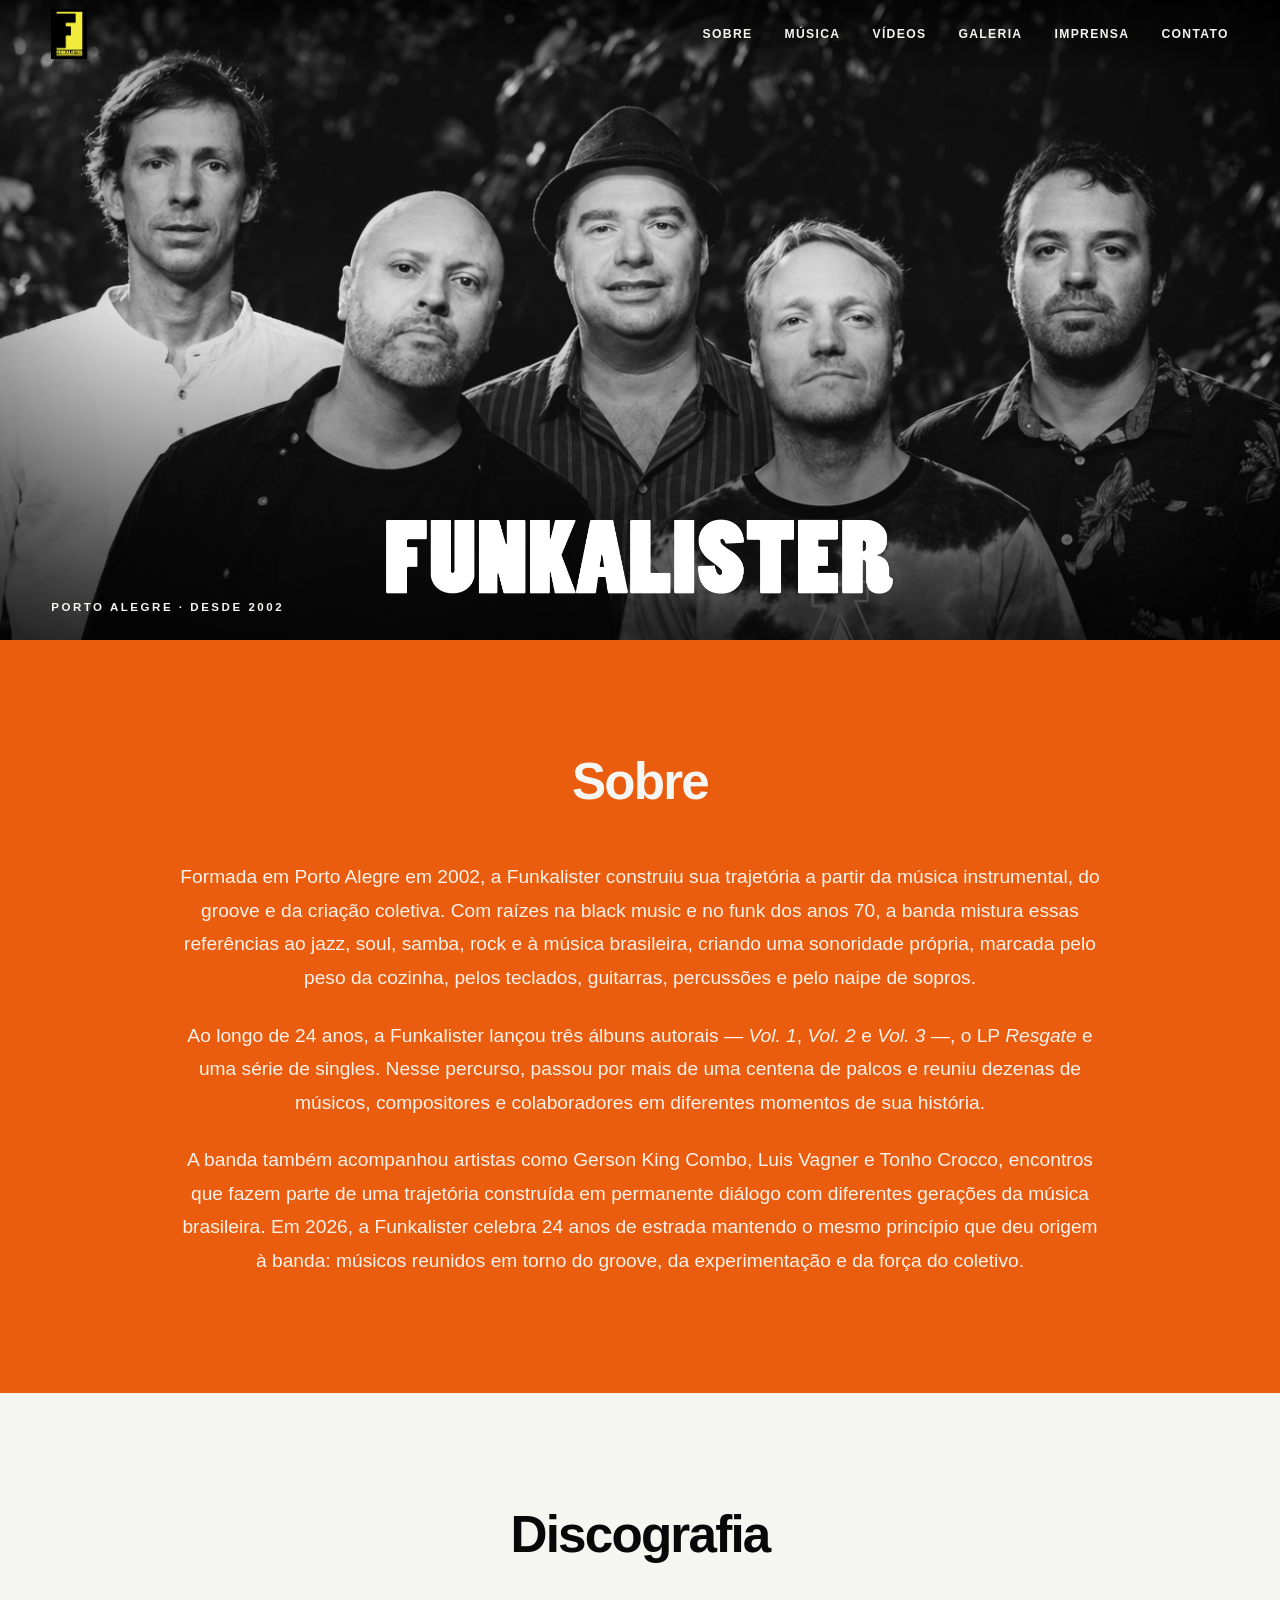
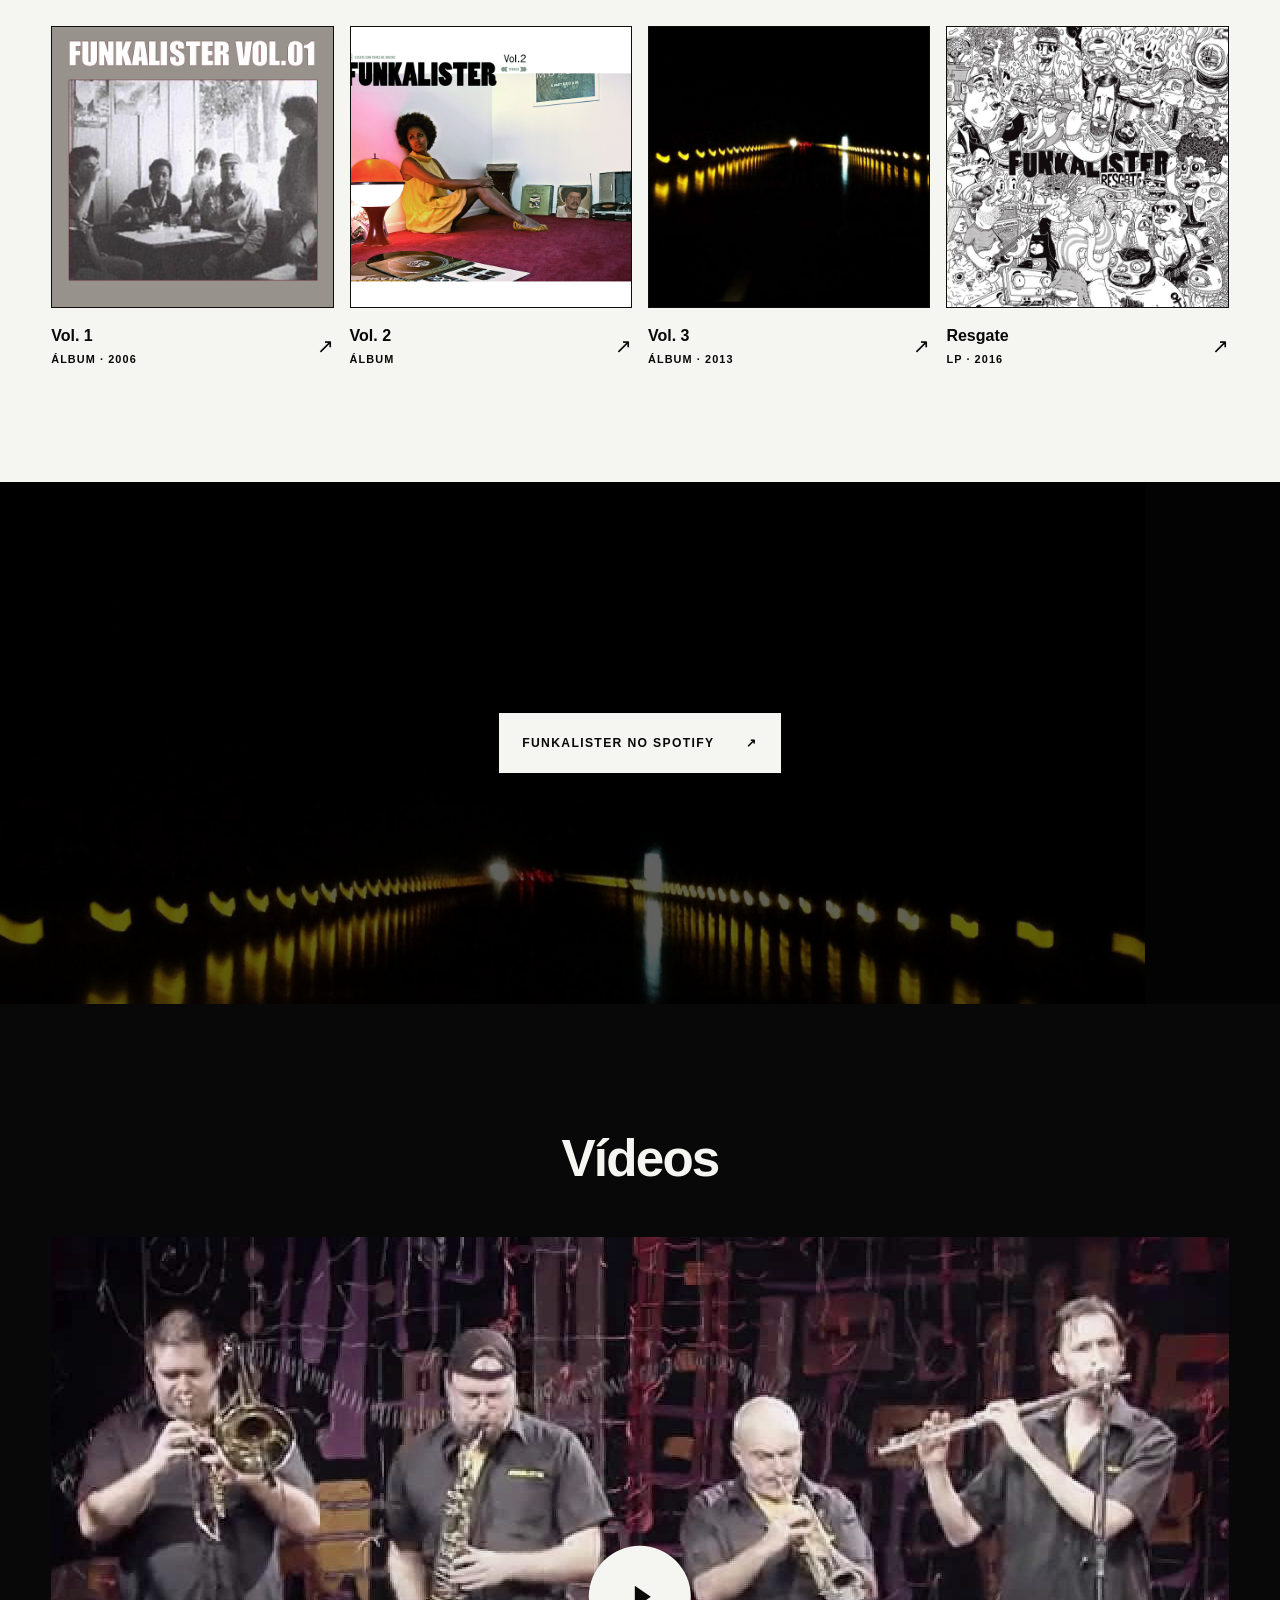
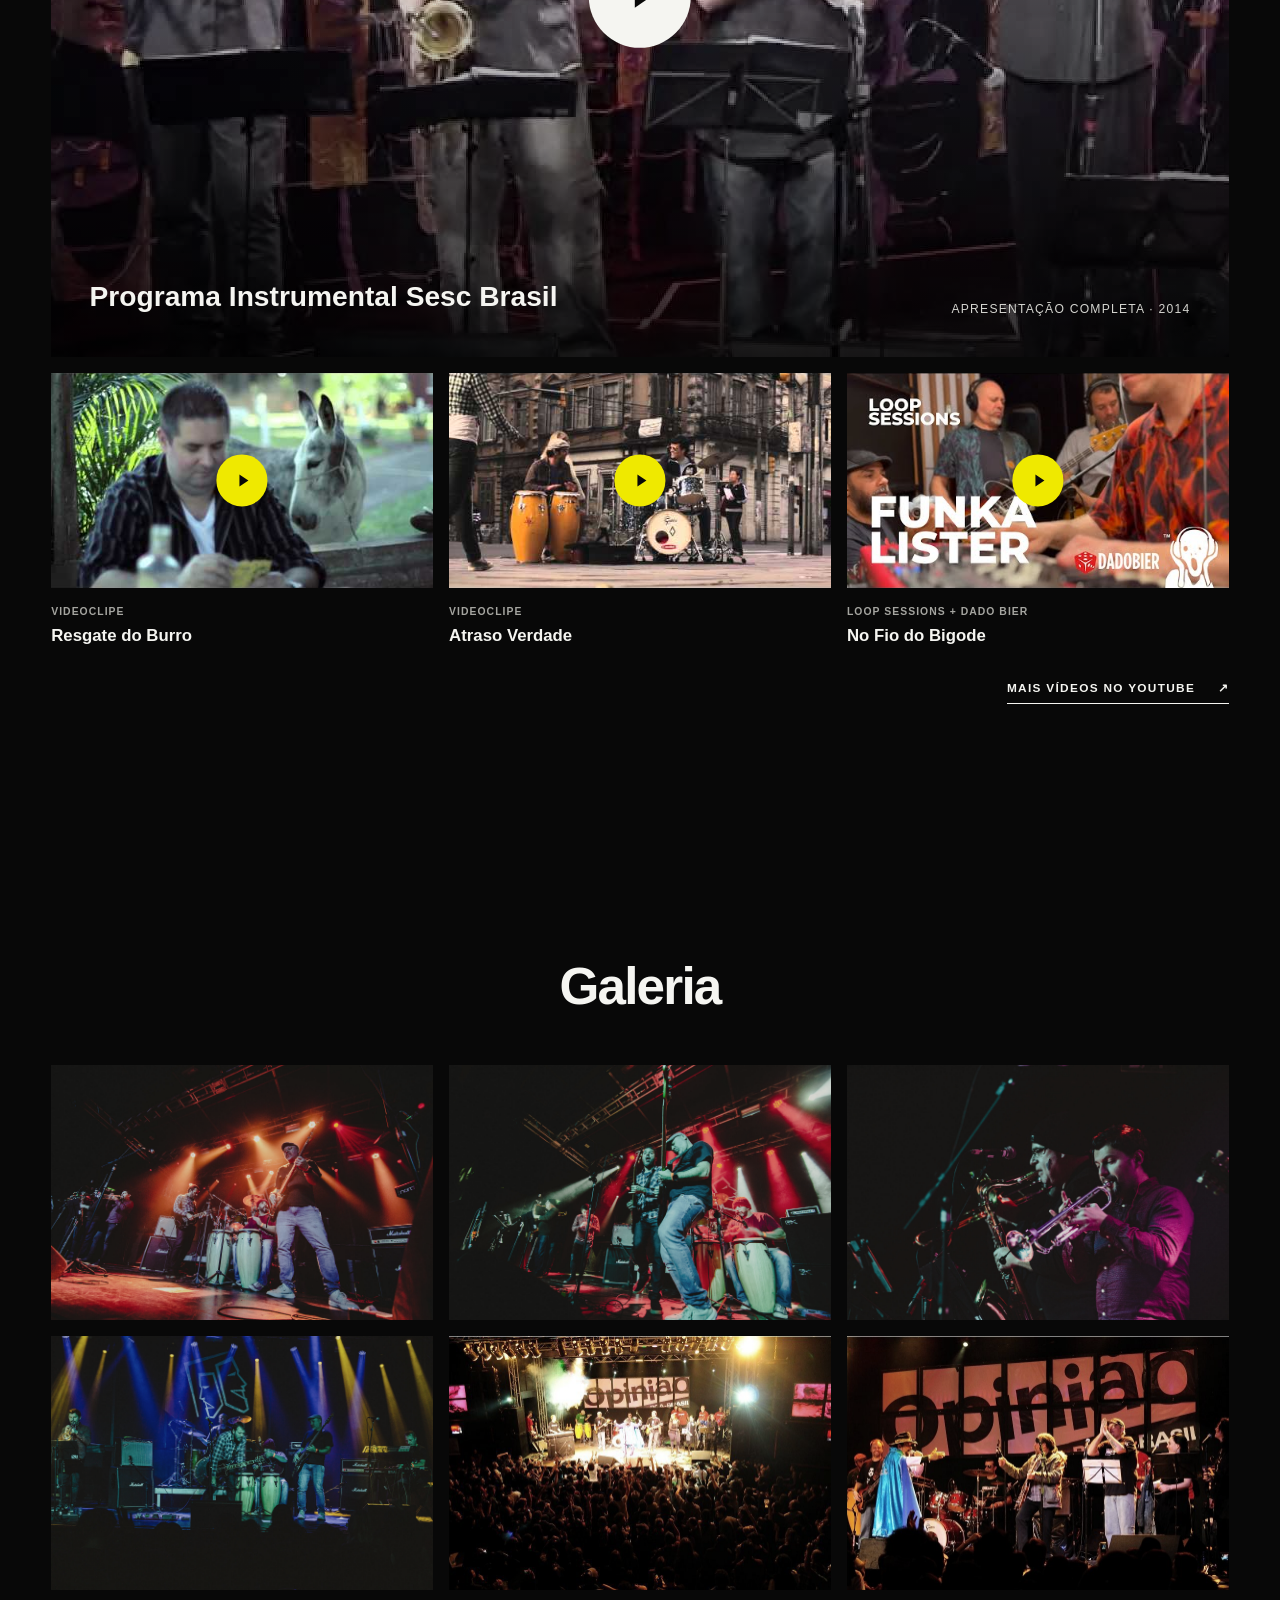
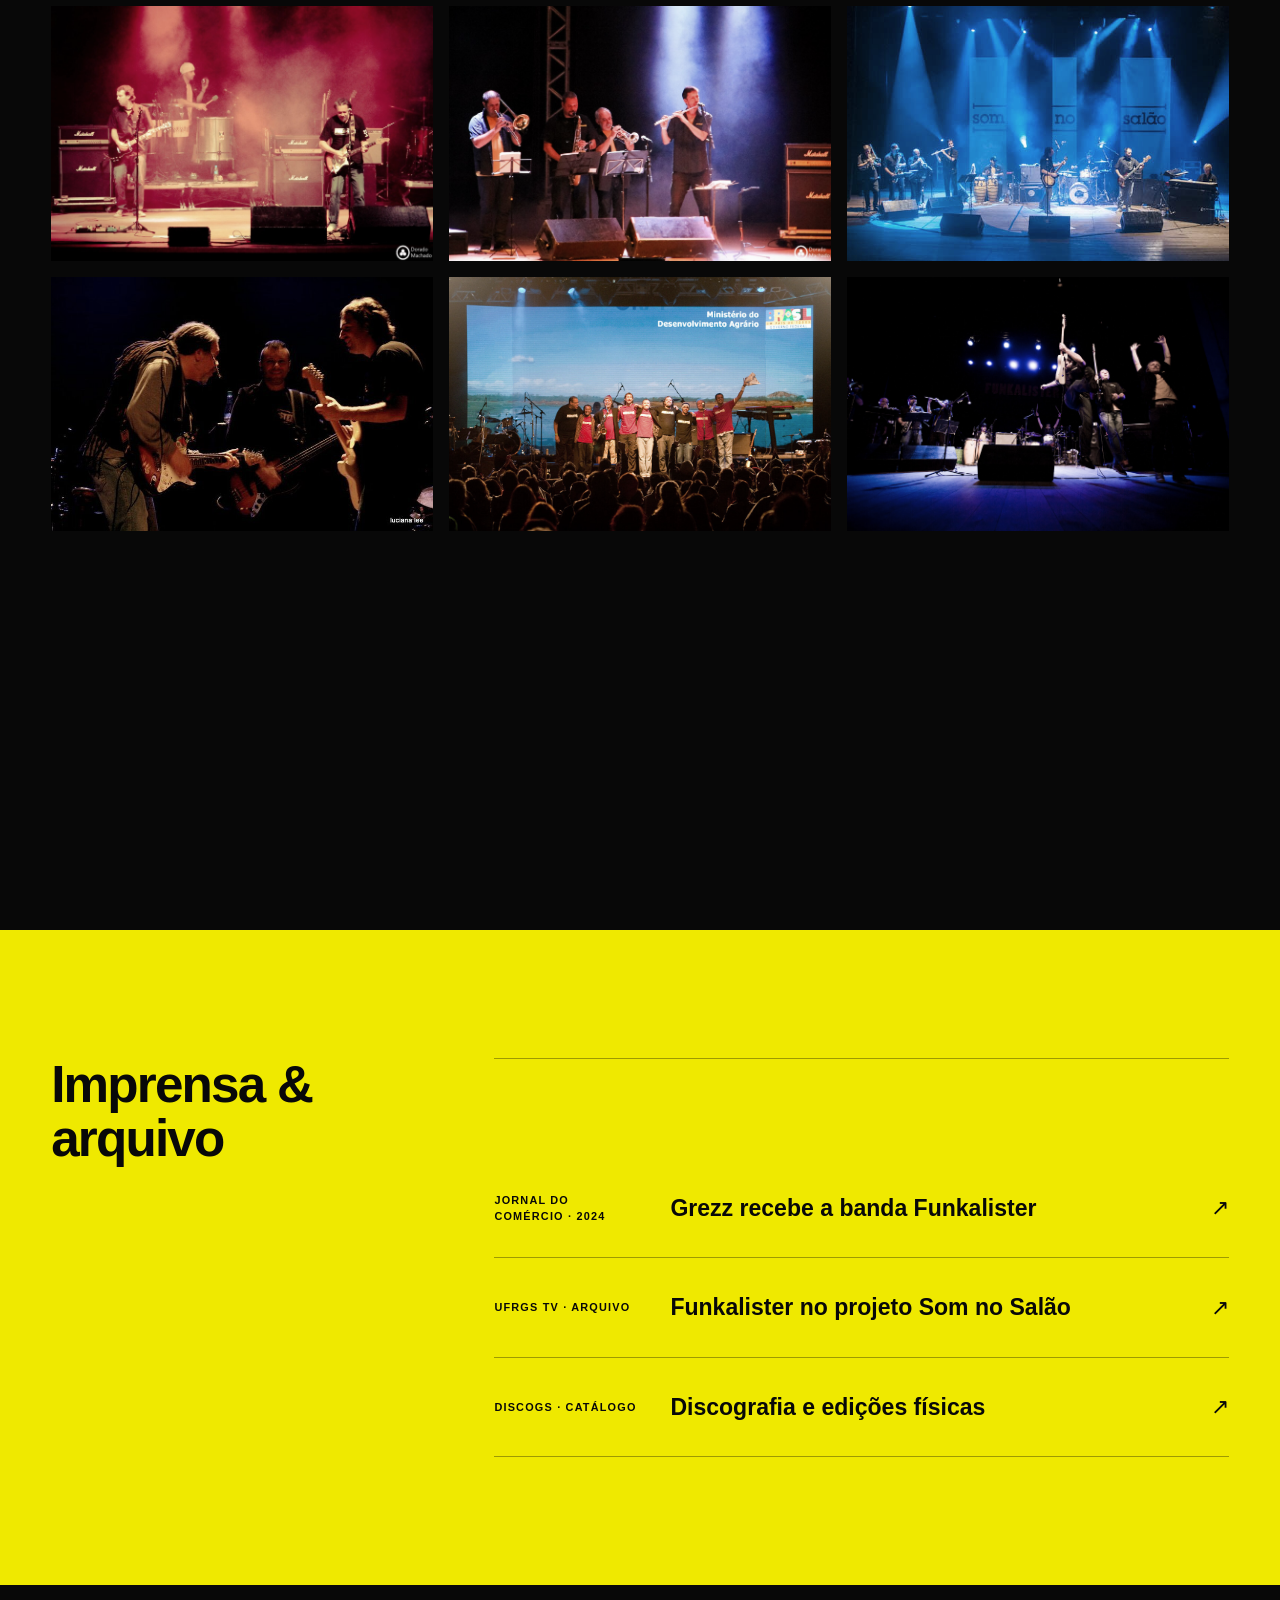
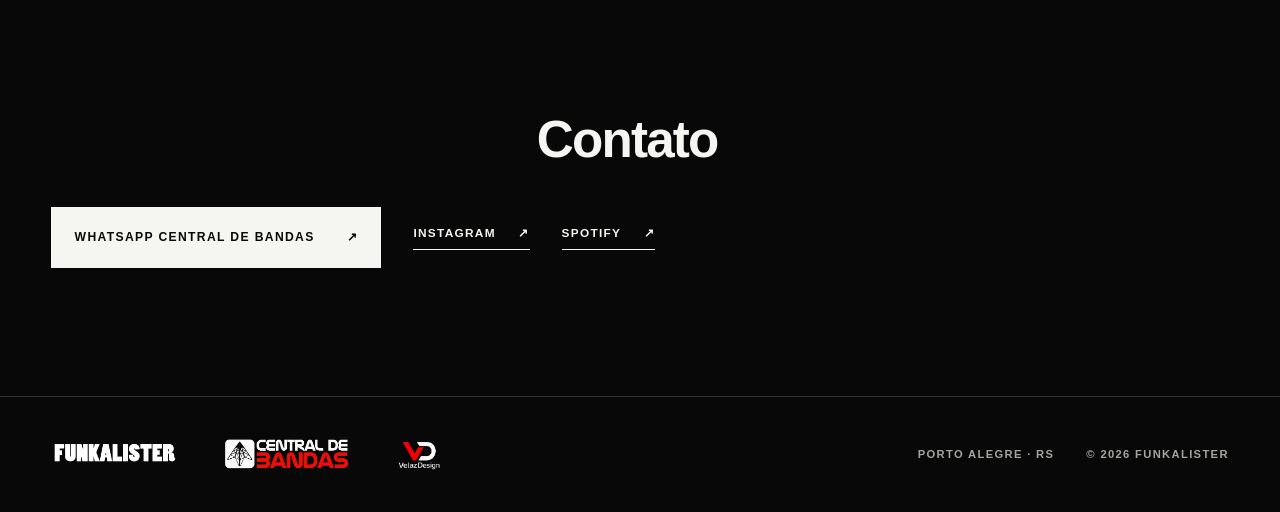
==== index.html @ 6b02e75d "Add files via upload" ====
<!doctype html>
<html lang="pt-BR">
<head>
  <meta charset="utf-8">
  <meta name="viewport" content="width=device-width, initial-scale=1">
  <title>Funkalister | Site Oficial</title>
  <meta name="description" content="Funkalister é uma banda instrumental de Porto Alegre que mistura funk, soul, jazz, samba, rock e música brasileira.">
  <meta name="theme-color" content="#080808">
  <meta property="og:type" content="website">
  <meta property="og:title" content="Funkalister | Site Oficial">
  <meta property="og:description" content="Banda instrumental de Porto Alegre, formada em 2002.">
  <link rel="icon" type="image/svg+xml" href="[data-uri]">
  <link rel="preload" as="image" href="[data-uri]">
  <style>
:root {
  --black: #080808;
  --black-soft: #111111;
  --white: #f5f5f1;
  --muted: #a5a5a0;
  --acid: #f5f5f1;
  --yellow: #efe900;
  --line: rgba(245, 245, 241, .18);
  --max: 1240px;
  --pad: clamp(1.25rem, 4vw, 4.5rem);
}

* { box-sizing: border-box; }
html { scroll-behavior: smooth; background: var(--black); }
body {
  margin: 0;
  color: var(--white);
  background: var(--black);
  font-family: Arial, Helvetica, sans-serif;
  font-size: 1rem;
  line-height: 1.5;
  overflow-x: hidden;
}
img { display: block; max-width: 100%; }
a { color: inherit; text-decoration: none; }
button { font: inherit; }

.sr-only {
  position: absolute;
  width: 1px;
  height: 1px;
  padding: 0;
  margin: -1px;
  overflow: hidden;
  clip: rect(0, 0, 0, 0);
  white-space: nowrap;
  border: 0;
}
.skip-link {
  position: fixed;
  z-index: 200;
  top: .75rem;
  left: .75rem;
  padding: .75rem 1rem;
  background: var(--acid);
  color: var(--black);
  transform: translateY(-180%);
  transition: transform .2s ease;
}
.skip-link:focus { transform: translateY(0); }

.site-header {
  position: fixed;
  inset: 0 0 auto 0;
  z-index: 100;
  display: flex;
  align-items: center;
  justify-content: space-between;
  min-height: 4.25rem;
  padding: .55rem var(--pad);
  background: linear-gradient(to bottom, rgba(0, 0, 0, .75), transparent);
  transition: background .3s ease, min-height .3s ease;
}
.site-header.is-scrolled {
  min-height: 3.75rem;
  background: rgba(8, 8, 8, .8);
  backdrop-filter: blur(10px);
  border-bottom: 1px solid var(--line);
}
.header-brand { display: flex; align-items: center; width: auto; height: 3.15rem; }
.header-brand img { width: auto; height: 100% !important; max-height: 3.15rem; object-fit: contain; }
.main-nav { display: flex; align-items: center; gap: clamp(1rem, 2.5vw, 2.2rem); }
.main-nav a {
  position: relative;
  font-size: .76rem;
  font-weight: 700;
  letter-spacing: .11em;
  text-transform: uppercase;
}
.main-nav a::after {
  content: "";
  position: absolute;
  left: 0;
  right: 100%;
  bottom: -.45rem;
  height: 2px;
  background: var(--acid);
  transition: right .25s ease;
}
.main-nav a:hover::after, .main-nav a:focus-visible::after { right: 0; }
.menu-toggle { display: none; }

.hero {
  position: relative;
  width: 100%;
  height: clamp(34rem, 50vw, 48rem);
  max-height: 94svh;
  min-height: 34rem;
  background: #000;
  overflow: hidden;
}
.hero-photo { width: 100%; height: 100%; object-fit: cover; object-position: 50% 52%; }
.hero-shade {
  position: absolute;
  inset: 0;
  background: linear-gradient(to bottom, rgba(0,0,0,.15) 20%, rgba(0,0,0,0) 48%, rgba(0,0,0,.76) 100%);
}
.hero-kicker {
  position: absolute;
  left: var(--pad);
  top: auto;
  bottom: 1.5rem;
  font-size: .72rem;
  font-weight: 700;
  letter-spacing: .22em;
  text-transform: uppercase;
  writing-mode: initial;
  transform: none;
}
.hero-logo {
  position: absolute;
  z-index: 2;
  left: 50%;
  bottom: -2rem;
  width: min(42vw, 36rem);
  transform: translateX(-50%);
  animation: logo-in 2s cubic-bezier(.2,.75,.25,1) both;
  will-change: opacity, transform;
}
.hero-logo img { width: 100%; height: auto !important; aspect-ratio: 5 / 2; object-fit: contain; }
@keyframes logo-in {
  from { opacity: 0; transform: translate(-50%, 1.3rem); }
  to { opacity: 1; transform: translate(-50%, 0); }
}

.section-shell { width: min(100%, calc(var(--max) + (var(--pad) * 2))); margin: 0 auto; padding-inline: var(--pad); }
.section-dark { background: var(--black); }
.section-acid { color: var(--black); background: var(--acid); }
.eyebrow {
  display: block;
  font-size: .72rem;
  font-weight: 800;
  letter-spacing: .22em;
  text-transform: uppercase;
  color: var(--acid);
}
.eyebrow-dark { color: var(--black); }
.display-title {
  margin: 0;
  font-size: clamp(3rem, 7.7vw, 7.3rem);
  line-height: .88;
  letter-spacing: -.065em;
  text-transform: uppercase;
}
.display-title-dark { color: var(--black); }

.simple-title {
  margin: 0;
  font-size: clamp(2rem, 4vw, 3.5rem);
  line-height: 1.05;
  font-weight: 600;
  letter-spacing: -.035em;
}
.simple-title-dark { color: var(--black); }
.section-title-centered { text-align: center; }

.story { padding: clamp(5rem, 9vw, 8rem) 0; background: #eb5d0e; }
.release { max-width: 72rem; text-align: center; }
.release-copy {
  max-width: 58rem;
  margin-top: clamp(2rem, 4vw, 3.5rem);
  margin-inline: auto;
  color: rgba(255, 255, 255, .92);
  font-size: clamp(1.15rem, 1.5vw, 1.35rem);
  line-height: 1.75;
}
.release-copy p { margin: 0 0 1.5rem; }
.release-copy p:last-child { margin-bottom: 0; }

.discography { padding: clamp(5rem, 9vw, 8rem) 0; }
.section-heading { display: grid; grid-template-columns: 1.3fr .7fr; align-items: end; gap: 3rem; }
.section-heading .eyebrow { margin-bottom: 1.5rem; }
.section-heading > p { max-width: 30rem; margin: 0 0 .5rem; font-size: 1.08rem; line-height: 1.65; }
.record-grid { display: grid; grid-template-columns: repeat(4, 1fr); gap: 1rem; margin-top: clamp(2.5rem, 5vw, 4rem); background: transparent; border: 0; }
.record {
  position: relative;
  display: block;
  color: var(--black);
  background: transparent;
  transition: transform .25s ease;
}
.record:hover, .record:focus-visible { z-index: 2; transform: translateY(-.25rem); outline: none; }
.record-cover { display: block; aspect-ratio: 1; overflow: hidden; background: #111; border: 1px solid rgba(8,8,8,.3); }
.record-cover img { width: 100%; height: 100%; object-fit: cover; transition: transform .45s cubic-bezier(.2,.7,.2,1); }
.record:hover .record-cover img, .record:focus-visible .record-cover img { transform: scale(1.025); }
.record-cover-logo { position: relative; display: grid; place-items: center; padding: 2rem; background: #fff; }
.record-cover-logo img { height: auto; object-fit: contain; }
.record-cover-logo::after { content: "VOL. 2"; position: absolute; right: 1.2rem; bottom: 1rem; font-size: .68rem; font-weight: 800; letter-spacing: .16em; }
.record-meta { display: grid; grid-template-columns: 1fr auto; align-items: center; gap: 1rem; padding-top: 1rem; }
.record-meta span { display: grid; gap: .15rem; }
.record-meta b { font-size: 1rem; }
.record-meta small { font-size: .68rem; font-weight: 700; letter-spacing: .1em; text-transform: uppercase; }
.record-meta i { font-size: 1.25rem; font-style: normal; }

.streaming { position: relative; min-height: 58svh; display: grid; place-items: center; overflow: hidden; isolation: isolate; }
.streaming-bg { position: absolute; z-index: -3; inset: -12%; width: 124%; height: 124%; object-fit: cover; will-change: transform; }
.streaming-overlay { position: absolute; z-index: -2; inset: 0; background: rgba(0,0,0,.62); }
.streaming-content { text-align: center; padding: 5rem var(--pad); }
.button { display: inline-flex; align-items: center; justify-content: center; gap: 2rem; min-height: 3.8rem; padding: 1rem 1.4rem; font-size: .76rem; font-weight: 800; letter-spacing: .11em; text-transform: uppercase; border: 1px solid transparent; transition: background .2s ease, color .2s ease, transform .2s ease; }
.button:hover, .button:focus-visible { transform: translateY(-3px); }
.button-acid { color: var(--black); background: var(--acid); }
.button-acid:hover, .button-acid:focus-visible { background: var(--white); }
.button-light { color: var(--black); background: var(--white); }
.button-light:hover, .button-light:focus-visible { color: var(--white); background: var(--black); border-color: rgba(255,255,255,.5); }
.button-dark { color: var(--white); background: var(--black); }
.button-dark:hover, .button-dark:focus-visible { color: var(--black); background: var(--white); }

.live { padding: clamp(6rem, 10vw, 10rem) 0; }
.video-poster { position: relative; display: block; margin-top: clamp(2rem, 4vw, 3.5rem); overflow: hidden; background: #222; }
.video-poster img { width: 100%; aspect-ratio: 16 / 8.4; object-fit: cover; filter: saturate(.55) contrast(1.08); transition: transform .7s cubic-bezier(.2,.7,.2,1), filter .4s ease; }
.video-shade { position: absolute; inset: 0; background: linear-gradient(to top, rgba(0,0,0,.84), rgba(0,0,0,.05) 58%); }
.video-poster:hover img, .video-poster:focus-visible img { transform: scale(1.025); filter: saturate(1) contrast(1.02); }
.play { position: absolute; left: 50%; top: 50%; width: clamp(4.6rem, 8vw, 7.5rem); aspect-ratio: 1; display: grid; place-items: center; transform: translate(-50%, -50%); border-radius: 50%; background: var(--acid); transition: transform .25s ease, background .25s ease; }
.play i { width: 0; height: 0; margin-left: .35rem; border-top: .7rem solid transparent; border-bottom: .7rem solid transparent; border-left: 1.05rem solid var(--black); }
.video-poster:hover .play, .video-poster:focus-visible .play { transform: translate(-50%, -50%) scale(1.08); background: var(--white); }
.video-caption { position: absolute; left: clamp(1.2rem, 3vw, 3rem); right: clamp(1.2rem, 3vw, 3rem); bottom: clamp(1.2rem, 3vw, 3rem); display: flex; align-items: end; justify-content: space-between; gap: 2rem; }
.video-caption b { font-size: clamp(1.2rem, 2.2vw, 2rem); }
.video-caption em { color: #d4d4cf; font-size: .76rem; font-style: normal; letter-spacing: .1em; text-transform: uppercase; }
.video-grid { display: grid; grid-template-columns: repeat(3, 1fr); gap: 1rem; margin-top: 1rem; }
.video-card { display: grid; gap: 1rem; }
.video-thumb { position: relative; display: block; aspect-ratio: 16 / 9; overflow: hidden; background: #1b1b1b; }
.video-thumb img { width: 100%; height: 100%; object-fit: cover; transition: transform .45s cubic-bezier(.2,.7,.2,1), filter .3s ease; }
.video-card:hover .video-thumb img, .video-card:focus-visible .video-thumb img { transform: scale(1.03); filter: brightness(.82); }
.mini-play { position: absolute; left: 50%; top: 50%; width: 3.2rem; aspect-ratio: 1; display: grid; place-items: center; border-radius: 50%; background: var(--yellow); transform: translate(-50%, -50%); transition: transform .25s ease; }
.mini-play i { width: 0; height: 0; margin-left: .2rem; border-top: .4rem solid transparent; border-bottom: .4rem solid transparent; border-left: .62rem solid var(--black); }
.video-card:hover .mini-play, .video-card:focus-visible .mini-play { transform: translate(-50%, -50%) scale(1.08); }
.video-card-copy { display: grid; gap: .2rem; }
.video-card-copy small { color: var(--muted); font-size: .65rem; font-weight: 700; letter-spacing: .1em; text-transform: uppercase; }
.video-card-copy b { font-size: 1.05rem; }
.live-note { display: flex; justify-content: flex-end; margin-top: 2rem; }
.live-note p { max-width: 40rem; margin: 0; color: var(--muted); font-size: 1.06rem; }
.text-link { display: inline-flex; align-items: center; gap: 1.4rem; padding-bottom: .35rem; border-bottom: 1px solid currentColor; font-size: .74rem; font-weight: 800; letter-spacing: .11em; text-transform: uppercase; }
.text-link:hover, .text-link:focus-visible { color: var(--acid); }

.gallery { padding: clamp(6rem, 10vw, 10rem) 0; }
.gallery-grid { display: grid; grid-template-columns: repeat(3, 1fr); gap: 1rem; margin-top: clamp(2rem, 4vw, 3.5rem); }
.gallery-item { margin: 0; aspect-ratio: 3 / 2; overflow: hidden; background: #191919; }
.gallery-item img { width: 100%; height: 100%; object-fit: cover; filter: saturate(.72); transition: transform .6s cubic-bezier(.2,.7,.2,1), filter .35s ease; }
.gallery-item:hover img { transform: scale(1.025); filter: saturate(1); }

.press { color: var(--black); background: var(--yellow); padding: clamp(6rem, 10vw, 10rem) 0; }
.press-grid { display: grid; grid-template-columns: .65fr 1.35fr; gap: clamp(3rem, 7vw, 7rem); }
.press-list { border-top: 1px solid rgba(8,8,8,.35); }
.press-item { display: grid; grid-template-columns: 9rem 1fr auto; gap: 2rem; align-items: center; padding: 2rem 0; border-bottom: 1px solid rgba(8,8,8,.35); transition: padding .25s ease, background .25s ease; }
.press-item span { font-size: .68rem; font-weight: 800; letter-spacing: .11em; text-transform: uppercase; }
.press-item strong { font-size: clamp(1.05rem, 1.8vw, 1.45rem); }
.press-item i { font-size: 1.4rem; font-style: normal; }
.press-item:hover, .press-item:focus-visible { padding-inline: 1.2rem; background: rgba(255,255,255,.34); outline: none; }

.contact { padding: clamp(6rem, 10vw, 10rem) var(--pad); color: var(--white); background: rgba(8, 8, 8, .8); }
.contact-shell { width: min(100%, var(--max)); margin: 0 auto; }
.contact h2 { max-width: 72rem; margin: 0 0 2.5rem; }
.contact-actions { display: flex; align-items: center; gap: 2rem; }
.contact .text-link:hover, .contact .text-link:focus-visible { color: var(--yellow); }

.site-footer { display: grid; grid-template-columns: 1fr auto auto; align-items: center; gap: 2rem; padding: 2rem var(--pad); color: var(--muted); background: var(--black); border-top: 1px solid var(--line); font-size: .7rem; font-weight: 700; letter-spacing: .12em; text-transform: uppercase; }
.footer-brands { display: flex; align-items: center; gap: clamp(1.5rem, 3vw, 3rem); }
.footer-brands img { width: auto; height: auto !important; object-fit: contain; }
.footer-brand-link { display: flex; align-items: center; transition: opacity .2s ease; }
.footer-brand-link:hover, .footer-brand-link:focus-visible { opacity: .72; }
.footer-brands .footer-funkalister { width: 8rem; }
.footer-brands .footer-central { width: 8.5rem; }
.footer-brands .footer-velaz { width: 3.4rem; }
.site-footer p { margin: 0; }

.reveal { opacity: 0; transform: translateY(2rem); transition: opacity .8s ease, transform .8s cubic-bezier(.2,.75,.25,1); }
.reveal.is-visible { opacity: 1; transform: translateY(0); }

:focus-visible { outline: 3px solid var(--acid); outline-offset: 4px; }

@media (max-width: 900px) {
  .menu-toggle { position: relative; z-index: 4; display: grid; place-content: center; gap: .42rem; width: 2.8rem; height: 2.8rem; padding: 0; color: var(--white); background: transparent; border: 1px solid var(--line); border-radius: 50%; }
  .menu-toggle span:not(.sr-only) { display: block; width: 1.15rem; height: 1px; background: currentColor; transition: transform .25s ease; }
  .menu-toggle[aria-expanded="true"] span:first-child { transform: translateY(.22rem) rotate(45deg); }
  .menu-toggle[aria-expanded="true"] span:nth-child(2) { transform: translateY(-.22rem) rotate(-45deg); }
  .main-nav { position: fixed; inset: 0; display: grid; align-content: center; justify-items: center; gap: 1.5rem; background: rgba(8,8,8,.98); transform: translateX(100%); transition: transform .35s cubic-bezier(.2,.75,.25,1); }
  .main-nav.is-open { transform: translateX(0); }
  .main-nav a { font-size: clamp(1.5rem, 7vw, 2.4rem); letter-spacing: -.03em; text-transform: uppercase; }
  body.menu-open { overflow: hidden; }
  .story-grid, .section-heading, .press-grid { grid-template-columns: 1fr; }
  .record-grid { grid-template-columns: repeat(2, 1fr); }
  .video-grid { grid-template-columns: repeat(2, 1fr); }
  .video-card:last-child { grid-column: 1 / -1; max-width: calc(50% - .5rem); }
  .gallery-grid { grid-template-columns: 1fr 1fr; }
  .gallery-item:first-child { grid-column: 1 / -1; aspect-ratio: 3 / 2; }
  .section-heading > p { margin-top: 1rem; }
  .press-grid { gap: 4rem; }
}

@media (max-width: 620px) {
  :root { --pad: 1.25rem; }
  .site-header { min-height: 3.9rem; padding-block: .45rem; }
  .site-header.is-scrolled { min-height: 3.65rem; }
  .header-brand { width: auto; height: 3rem; }
  .header-brand img { max-height: 3rem; }
  .hero { height: auto; min-height: 0; padding-top: 3.9rem; overflow: visible; }
  .hero-photo { width: 100%; height: auto; aspect-ratio: 1355 / 626; object-fit: contain; }
  .hero-shade { top: 3.9rem; background: linear-gradient(to bottom, transparent 45%, rgba(0,0,0,.74)); }
  .hero-kicker { top: auto; left: 1rem; bottom: 1rem; font-size: .58rem; writing-mode: initial; transform: none; }
  .hero-logo { bottom: -.75rem; width: 42vw; }
  .story { padding-top: 5.5rem; }
  .display-title { font-size: clamp(2.65rem, 14vw, 4.3rem); line-height: .9; }
  .release-copy { margin-top: 2rem; }
  .discography { padding-block: 5.5rem; }
  .record-grid { grid-template-columns: 1fr; margin-top: 3.2rem; }
  .record { aspect-ratio: auto; }
  .streaming { min-height: 34rem; }
  .live { padding-block: 5.5rem; }
  .video-poster img { aspect-ratio: 4 / 3; }
  .video-caption { display: block; }
  .video-caption em { display: block; margin-top: .4rem; font-size: .62rem; }
  .video-grid { grid-template-columns: 1fr; gap: 1.8rem; margin-top: 1.5rem; }
  .video-card:last-child { grid-column: auto; max-width: none; }
  .live-note { grid-template-columns: 1fr; gap: 1.8rem; }
  .press { padding-block: 5.5rem; }
  .gallery { padding-block: 5.5rem; }
  .gallery-grid { grid-template-columns: 1fr; }
  .gallery-item:first-child, .gallery-item { grid-column: auto; aspect-ratio: 3 / 2; }
  .press-item { grid-template-columns: 1fr auto; gap: .6rem 1rem; }
  .press-item span { grid-column: 1 / -1; }
  .contact { padding-block: 5.5rem; }
  .contact h2 { margin-bottom: 2.5rem; }
  .contact-actions { align-items: flex-start; flex-direction: column; }
  .site-footer { grid-template-columns: 1fr; justify-items: center; gap: 1rem; text-align: center; }
  .footer-brands { flex-wrap: wrap; justify-content: center; }
}

@media (prefers-reduced-motion: reduce) {
  html { scroll-behavior: auto; }
  *, *::before, *::after { animation-duration: .01ms !important; animation-iteration-count: 1 !important; transition-duration: .01ms !important; }
  .reveal { opacity: 1; transform: none; }
}

</style>
  
</head>
<body>
  <a class="skip-link" href="#conteudo">Ir para o conteúdo</a>

  <header class="site-header" data-header>
    <a class="header-brand" href="#inicio" aria-label="Funkalister — voltar ao início">
      <img src="[data-uri]" alt="Monograma Funkalister" width="595" height="842">
    </a>
    <button class="menu-toggle" type="button" aria-expanded="false" aria-controls="menu-principal">
      <span></span><span></span>
      <span class="sr-only">Abrir menu</span>
    </button>
    <nav class="main-nav" id="menu-principal" aria-label="Navegação principal">
      <a href="#sobre">Sobre</a>
      <a href="#musica">Música</a>
      <a href="#ao-vivo">Vídeos</a>
      <a href="#galeria">Galeria</a>
      <a href="#imprensa">Imprensa</a>
      <a href="#contato">Contato</a>
    </nav>
  </header>

  <main id="conteudo">
    <section class="hero" id="inicio" aria-label="Funkalister">
      <img class="hero-photo" src="[data-uri]" alt="Integrantes da Funkalister em retrato preto e branco" width="1355" height="626">
      <div class="hero-shade" aria-hidden="true"></div>
      <div class="hero-kicker">Porto Alegre · desde 2002</div>
      <div class="hero-logo" data-hero-logo>
        <img src="[data-uri]" alt="Funkalister" width="2000" height="800">
      </div>
    </section>

    <section class="story section-dark" id="sobre">
      <div class="section-shell release">
        <h1 class="simple-title reveal">Sobre</h1>
        <div class="release-copy reveal">
          <p>Formada em Porto Alegre em 2002, a Funkalister construiu sua trajetória a partir da música instrumental, do groove e da criação coletiva. Com raízes na black music e no funk dos anos 70, a banda mistura essas referências ao jazz, soul, samba, rock e à música brasileira, criando uma sonoridade própria, marcada pelo peso da cozinha, pelos teclados, guitarras, percussões e pelo naipe de sopros.</p>
          <p>Ao longo de 24 anos, a Funkalister lançou três álbuns autorais — <em>Vol. 1</em>, <em>Vol. 2</em> e <em>Vol. 3</em> —, o LP <em>Resgate</em> e uma série de singles. Nesse percurso, passou por mais de uma centena de palcos e reuniu dezenas de músicos, compositores e colaboradores em diferentes momentos de sua história.</p>
          <p>A banda também acompanhou artistas como Gerson King Combo, Luis Vagner e Tonho Crocco, encontros que fazem parte de uma trajetória construída em permanente diálogo com diferentes gerações da música brasileira. Em 2026, a Funkalister celebra 24 anos de estrada mantendo o mesmo princípio que deu origem à banda: músicos reunidos em torno do groove, da experimentação e da força do coletivo.</p>
        </div>
      </div>
    </section>

    <section class="discography section-acid" id="musica">
      <div class="section-shell">
        <h2 class="simple-title simple-title-dark section-title-centered reveal">Discografia</h2>

        <div class="record-grid">
          <a class="record record-one reveal" href="https://open.spotify.com/album/2zJQky4BS5DShPRWRr0u8C" target="_blank" rel="noopener noreferrer" aria-label="Ouvir Vol. 1 no Spotify">
            <span class="record-cover"><img src="[data-uri]" alt="Capa do álbum Funkalister Vol. 1" width="1400" height="1400" loading="lazy"></span>
            <span class="record-meta"><span><b>Vol. 1</b><small>Álbum · 2006</small></span><i aria-hidden="true">↗</i></span>
          </a>
          <a class="record record-two reveal" href="https://open.spotify.com/artist/5UN5hGQssA7jihceFpxTwr" target="_blank" rel="noopener noreferrer" aria-label="Ouvir Vol. 2 no Spotify">
            <span class="record-cover"><img src="[data-uri]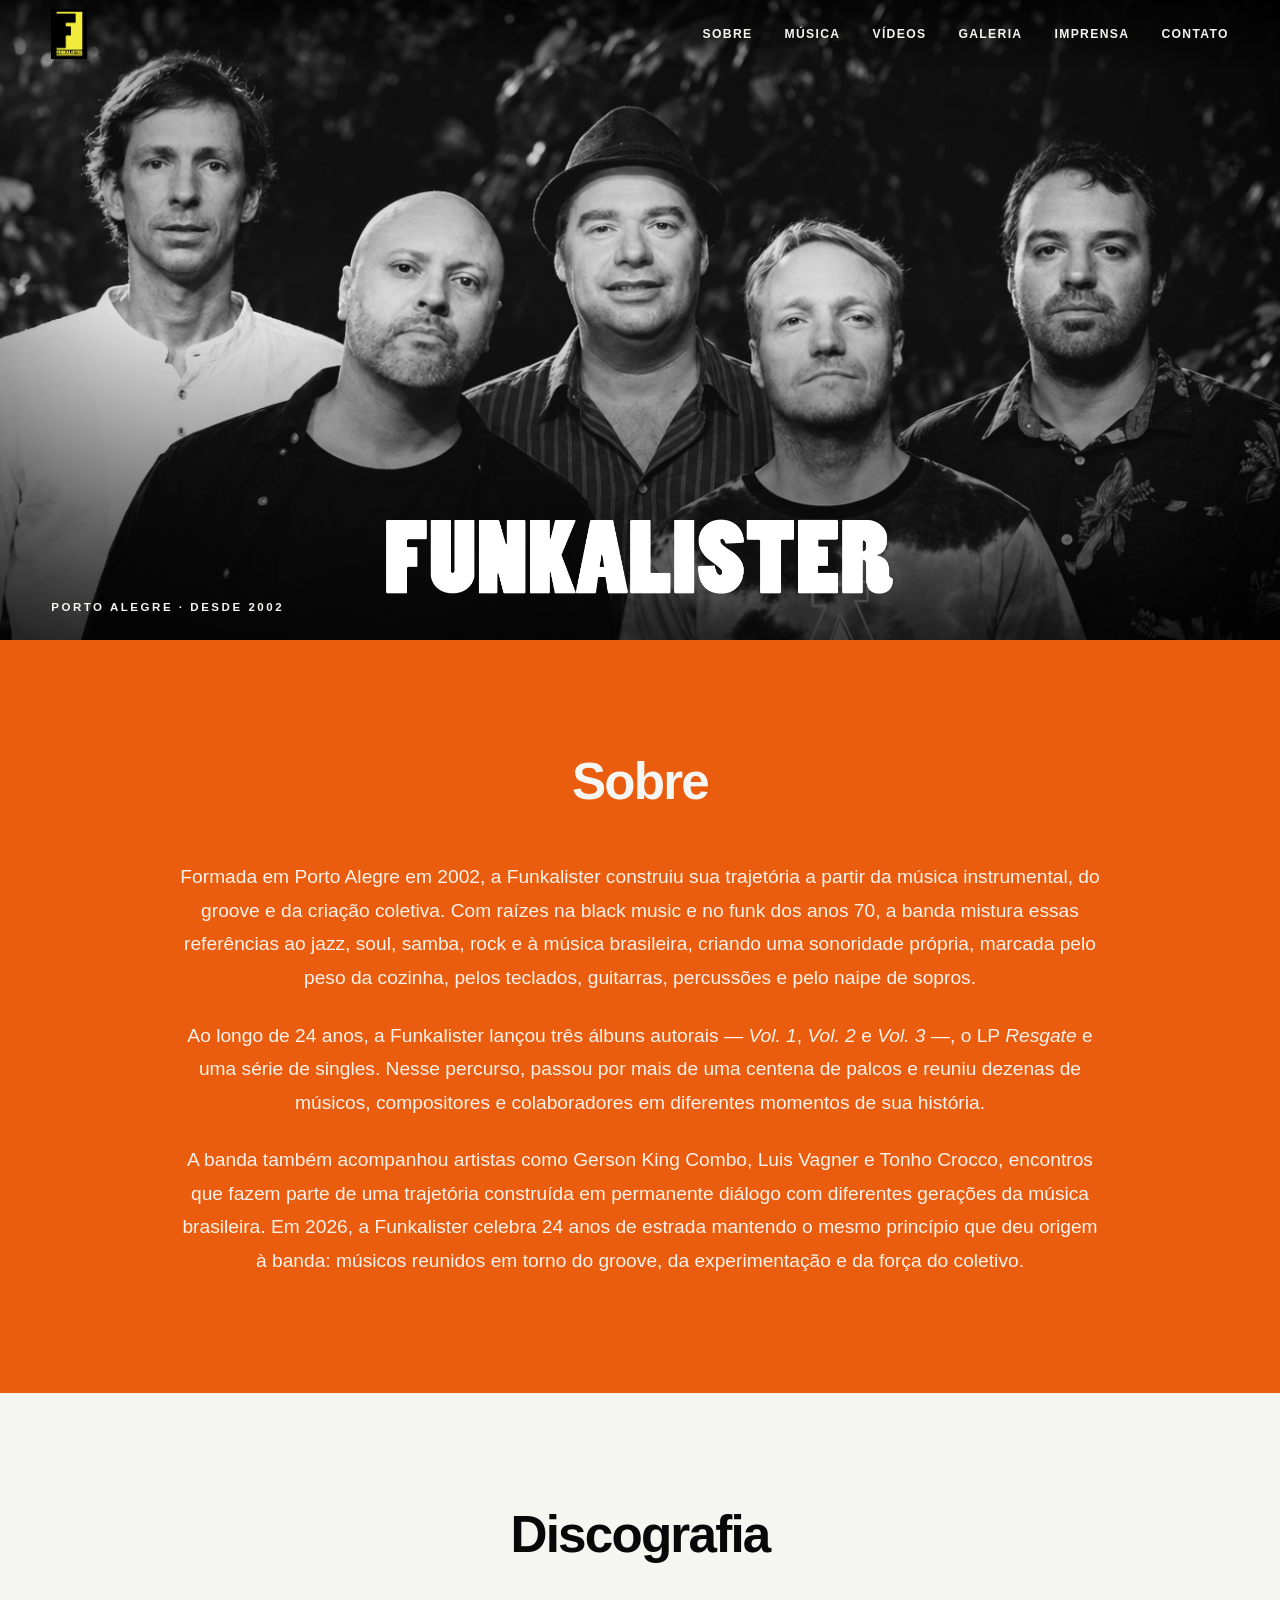
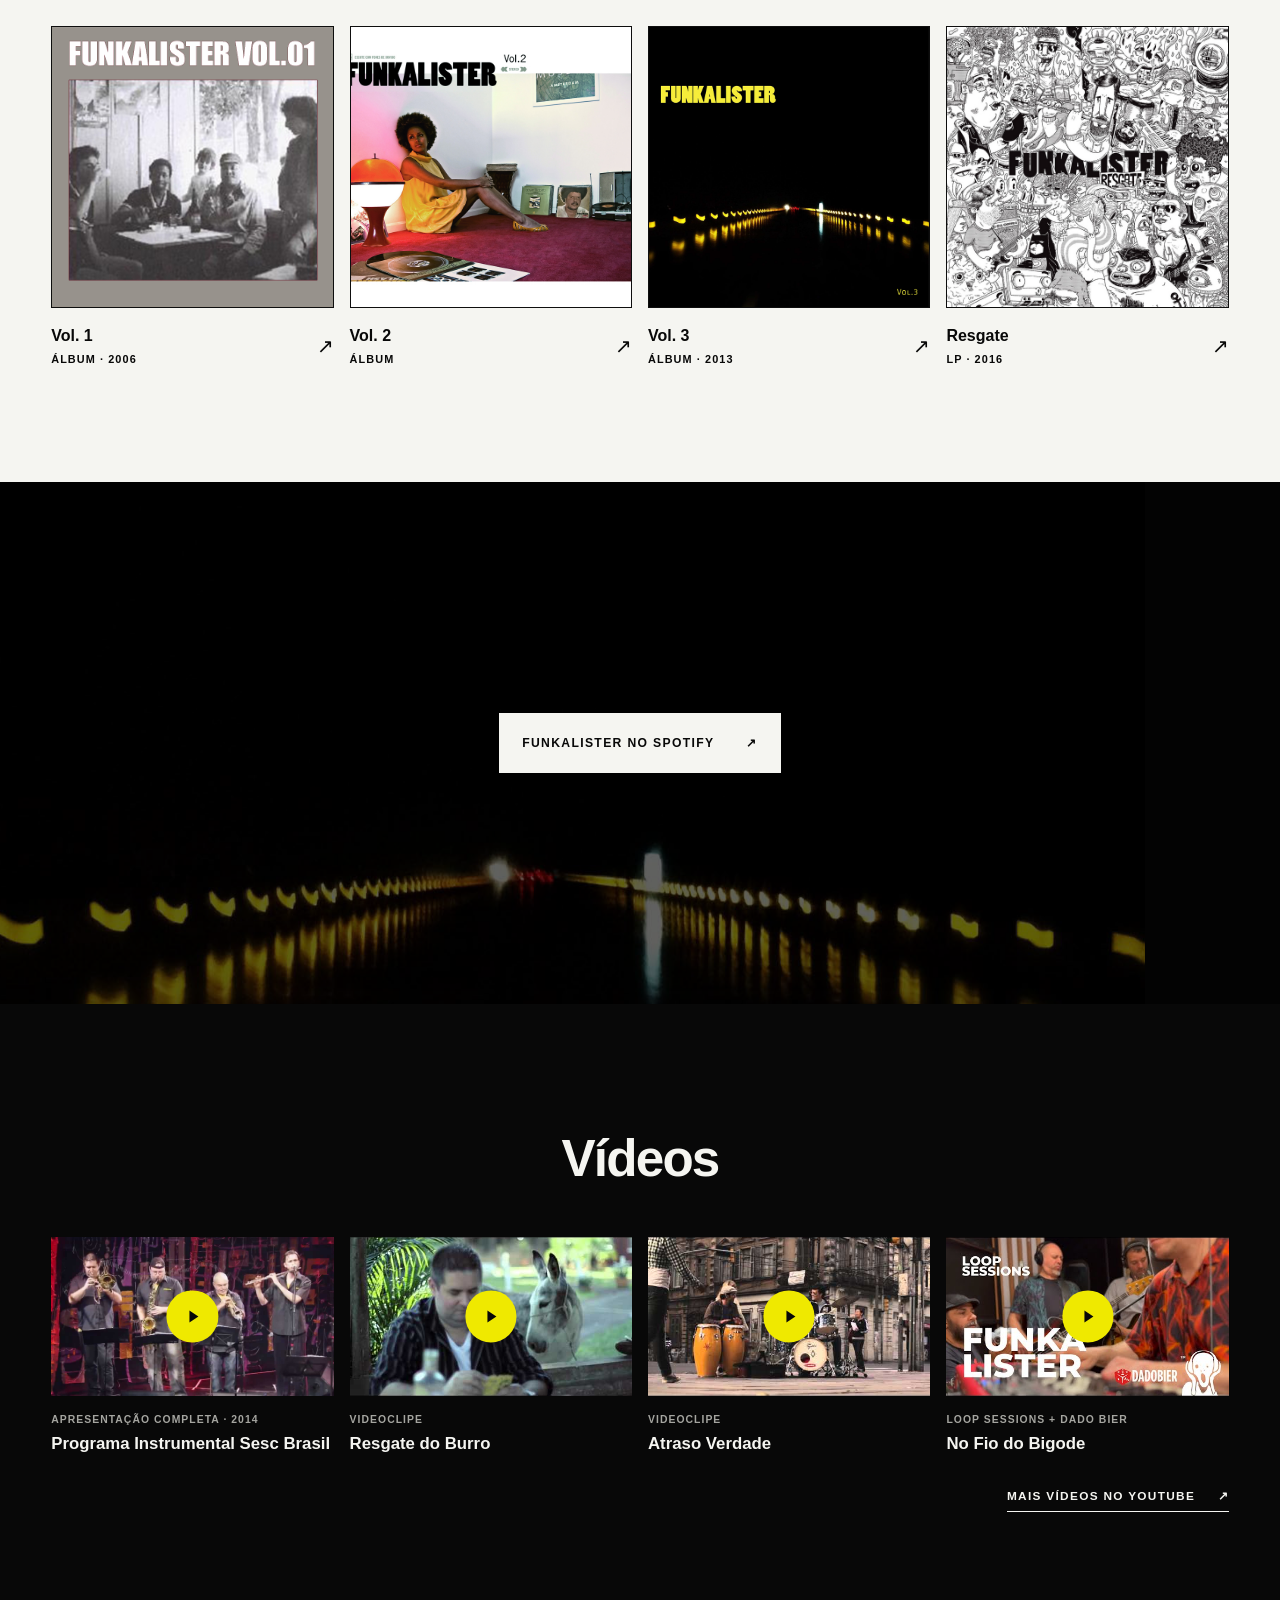
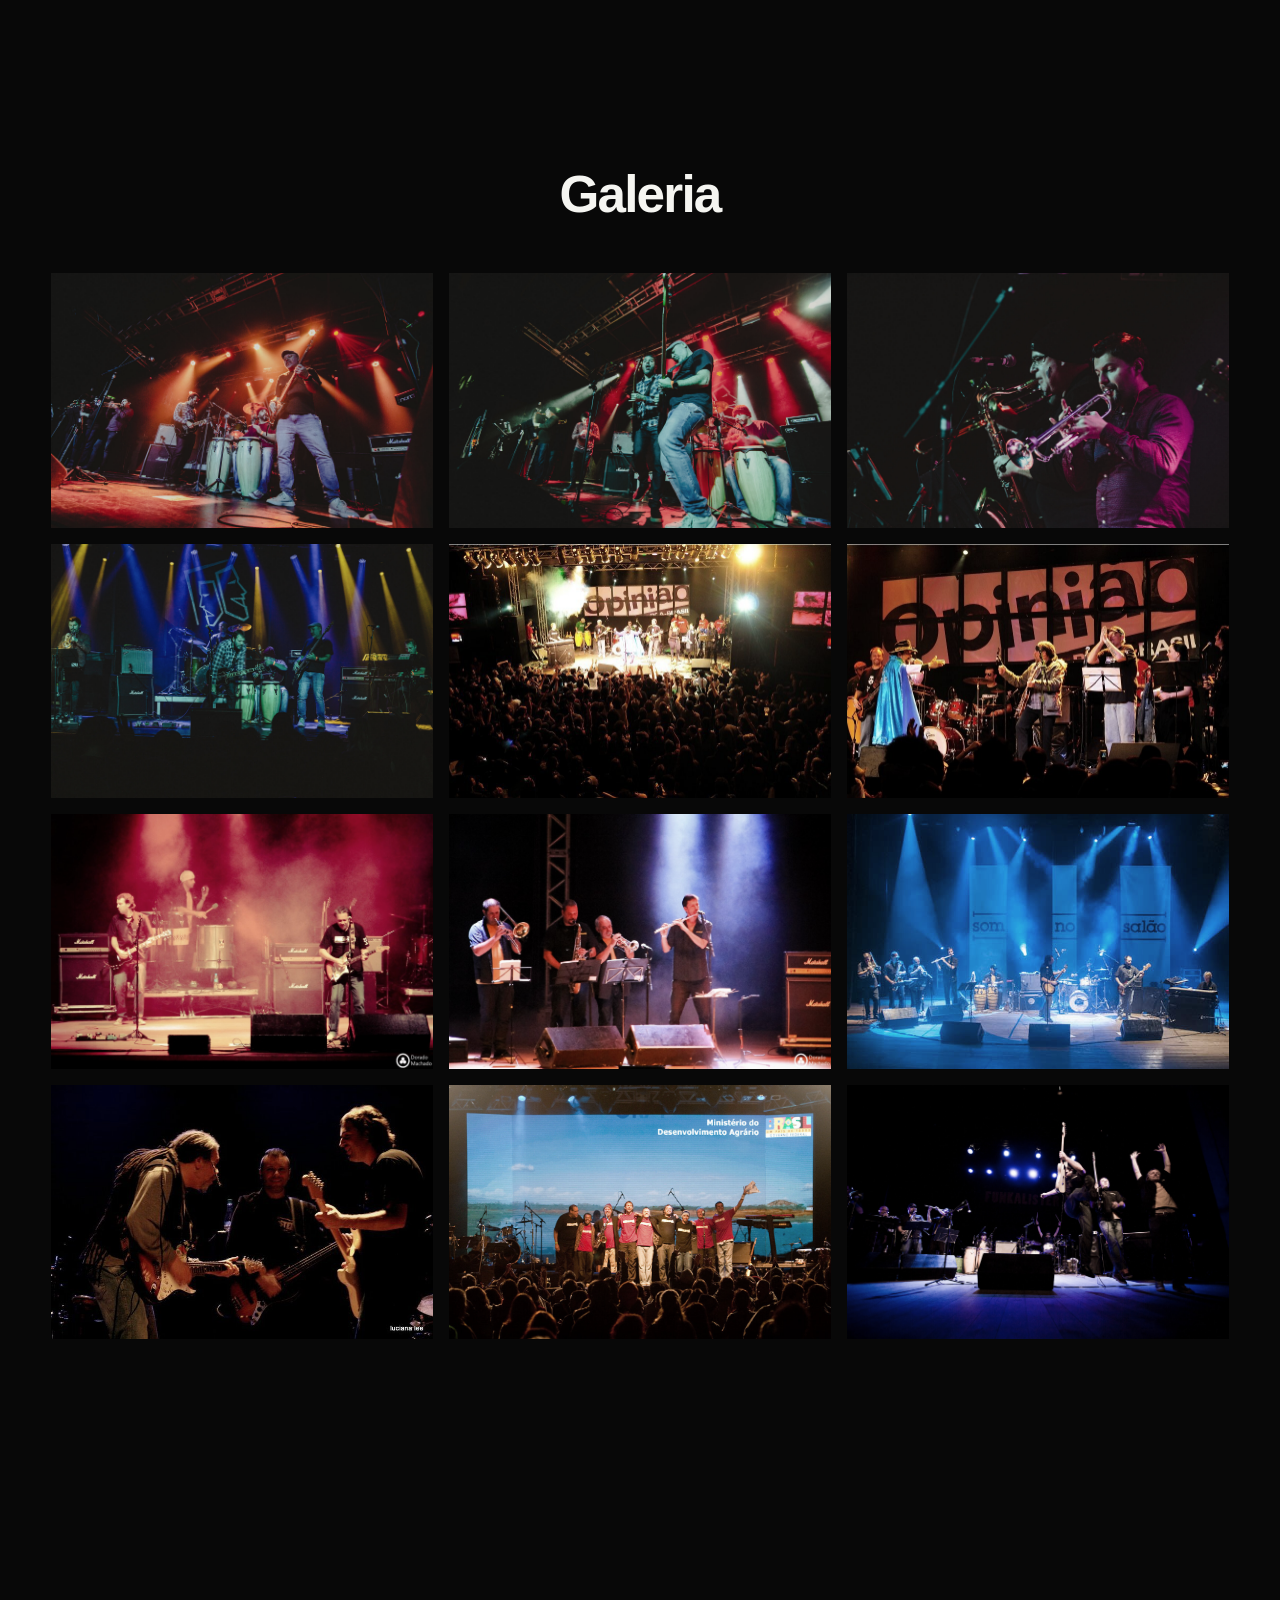
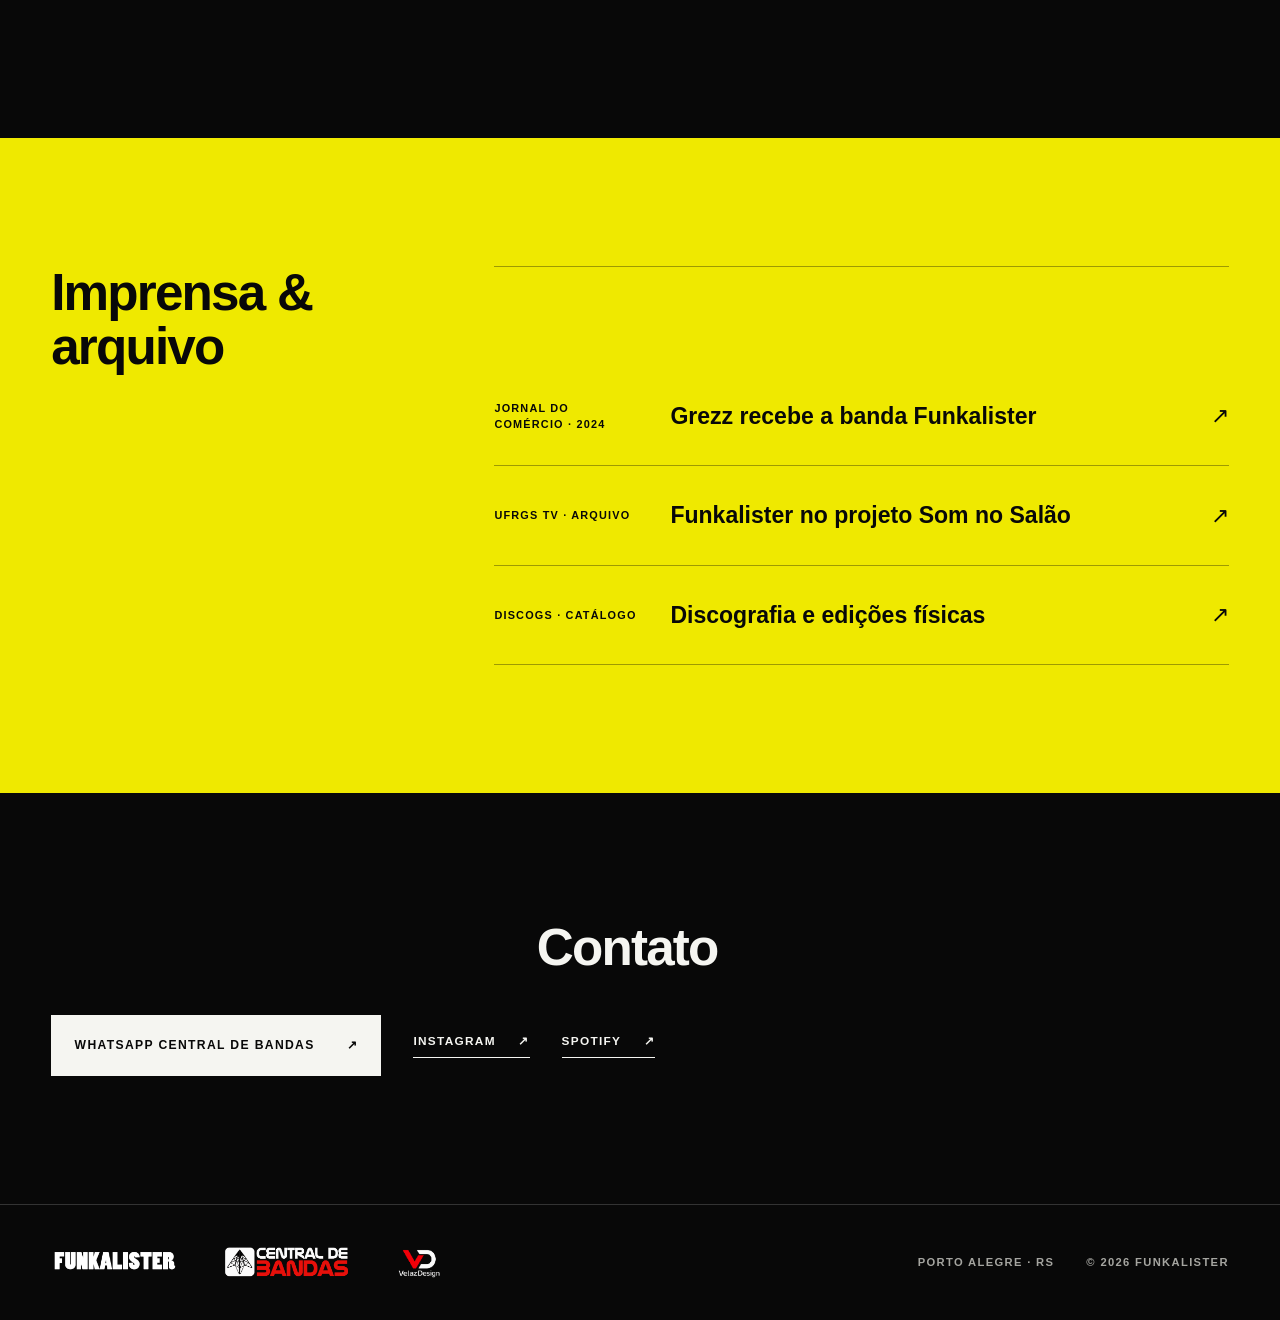
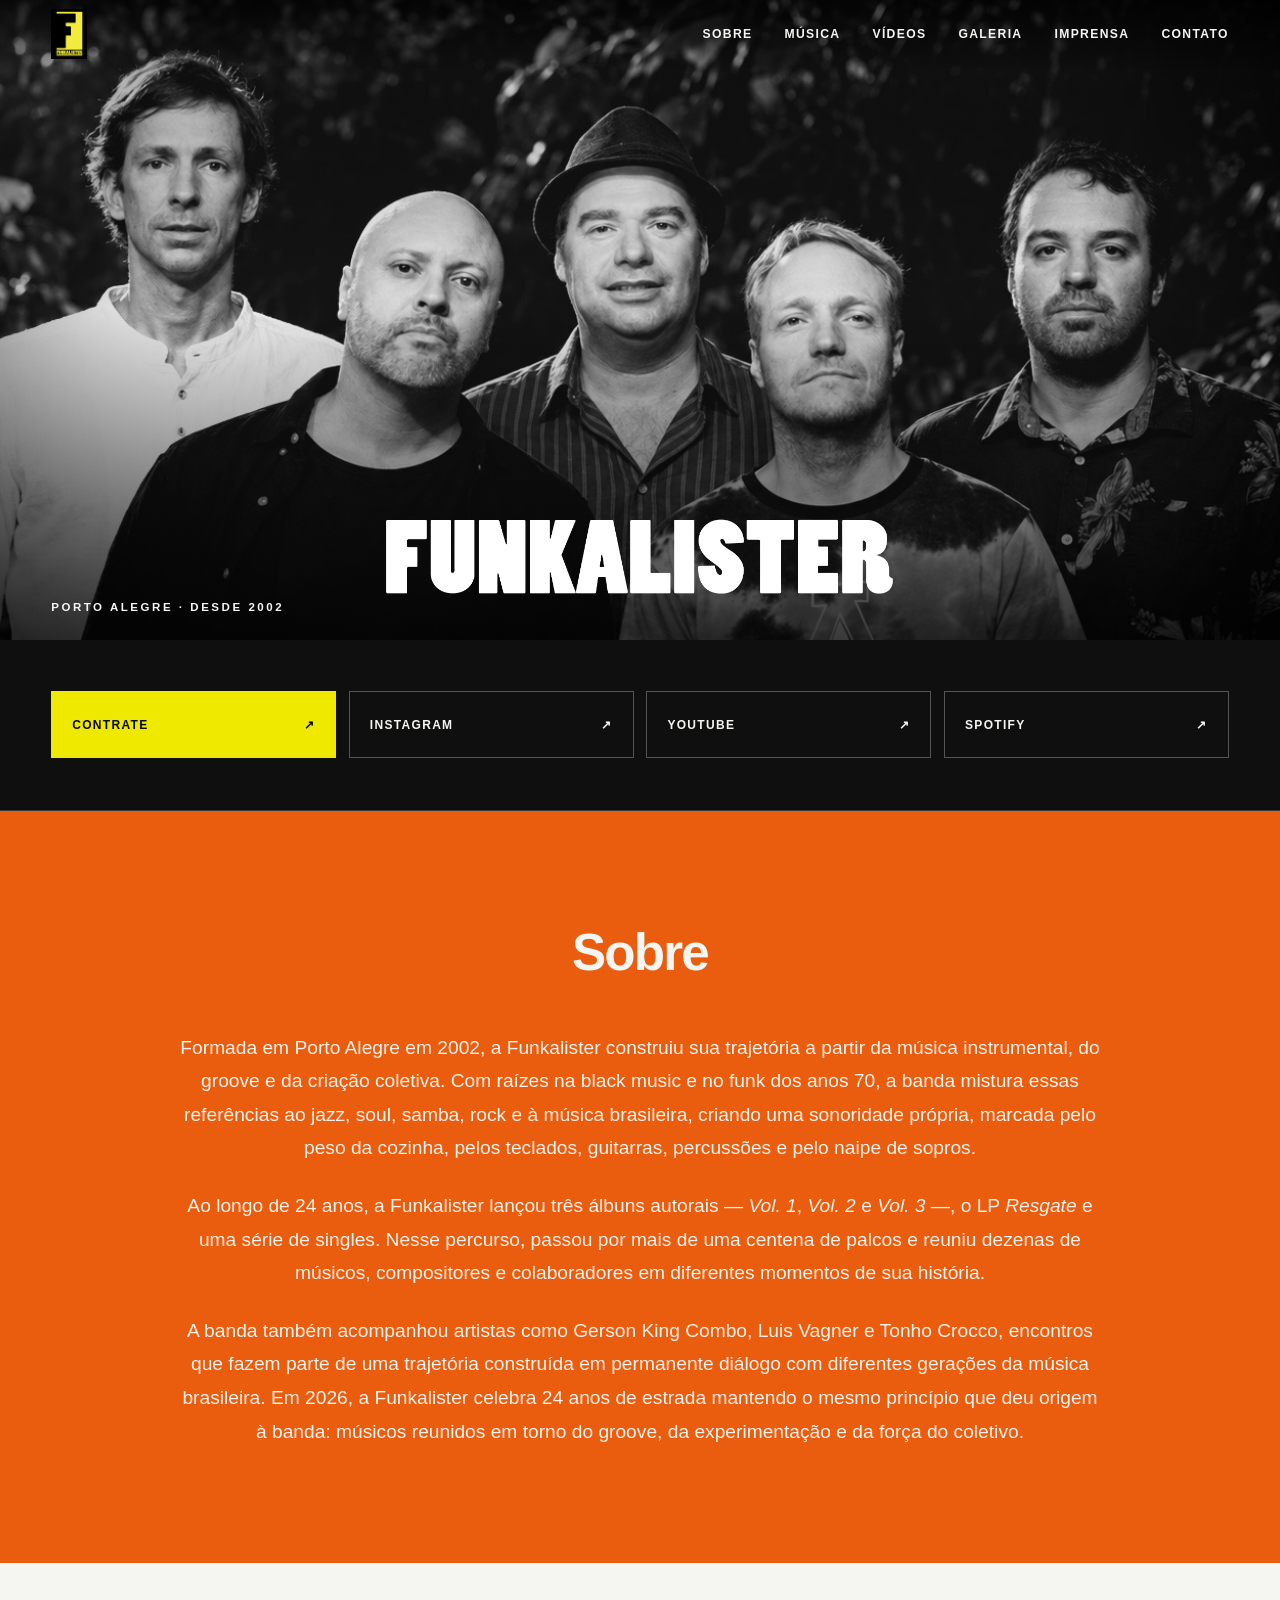
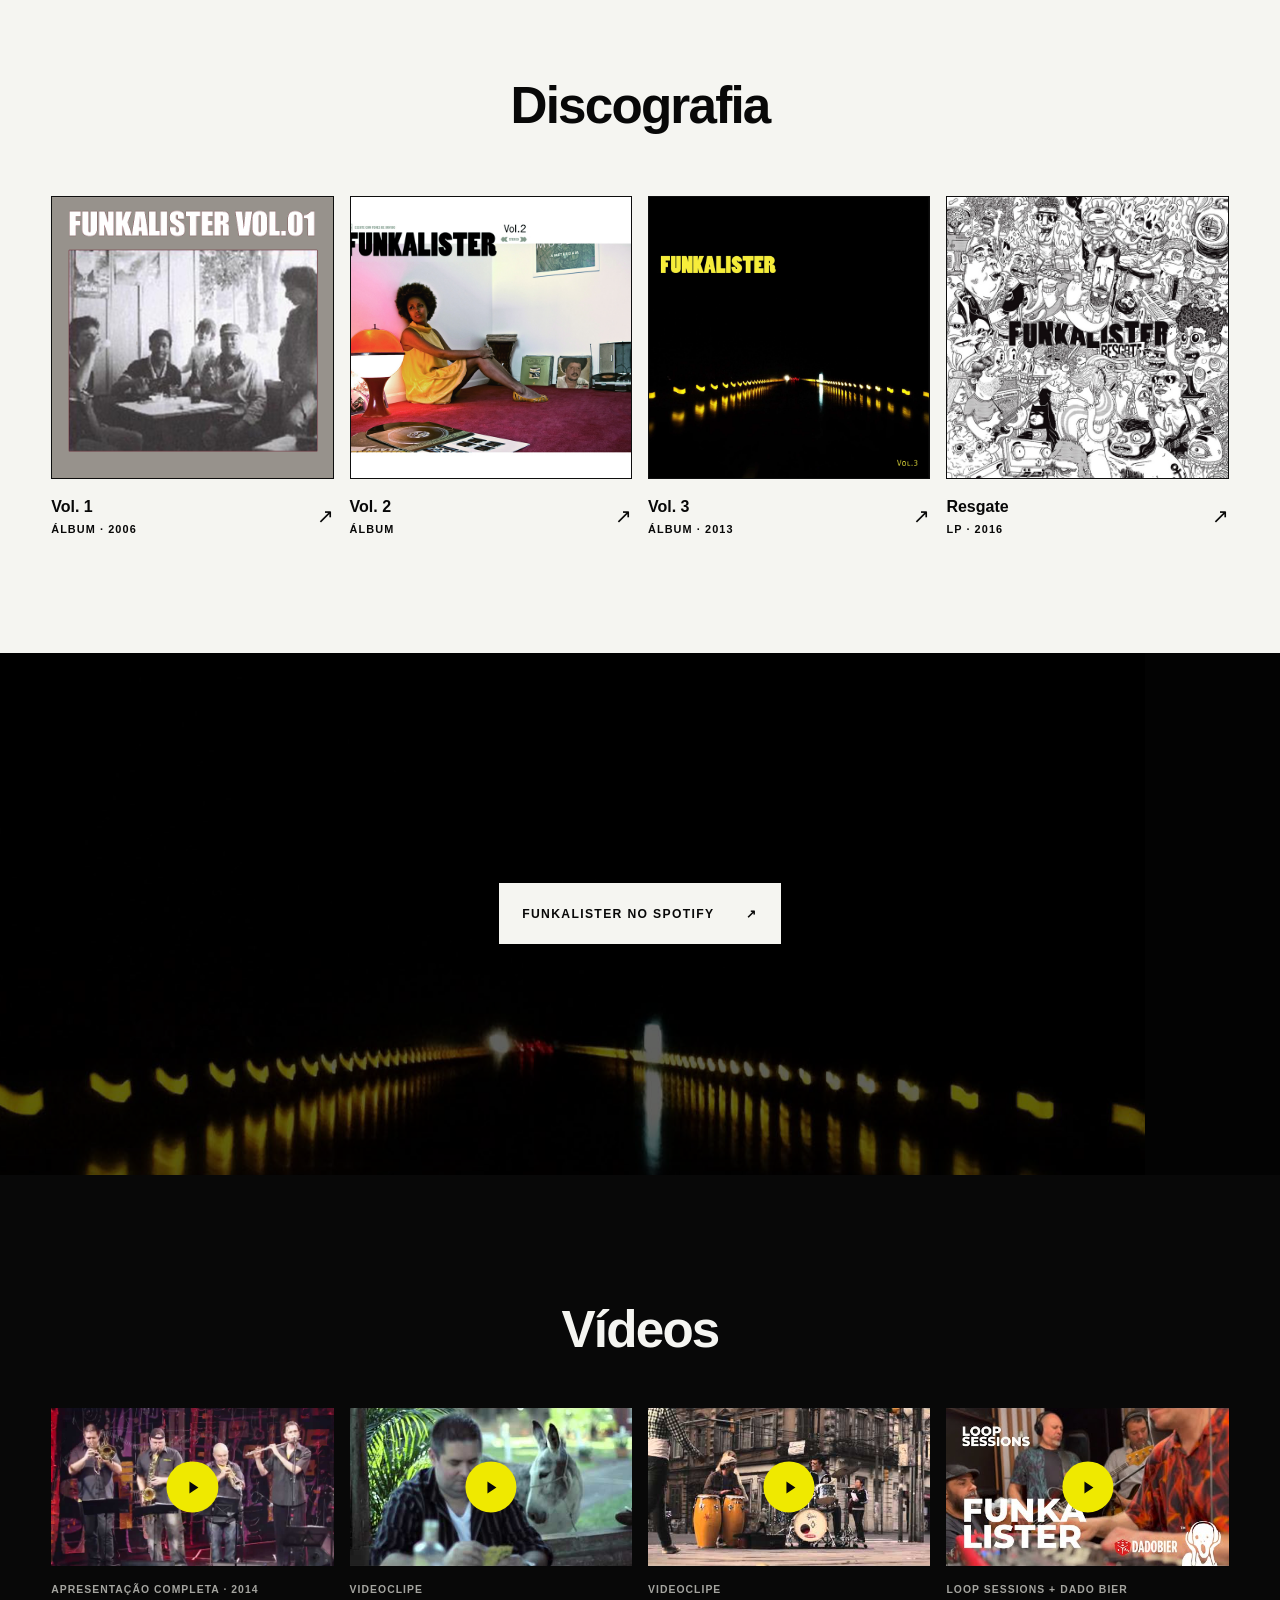
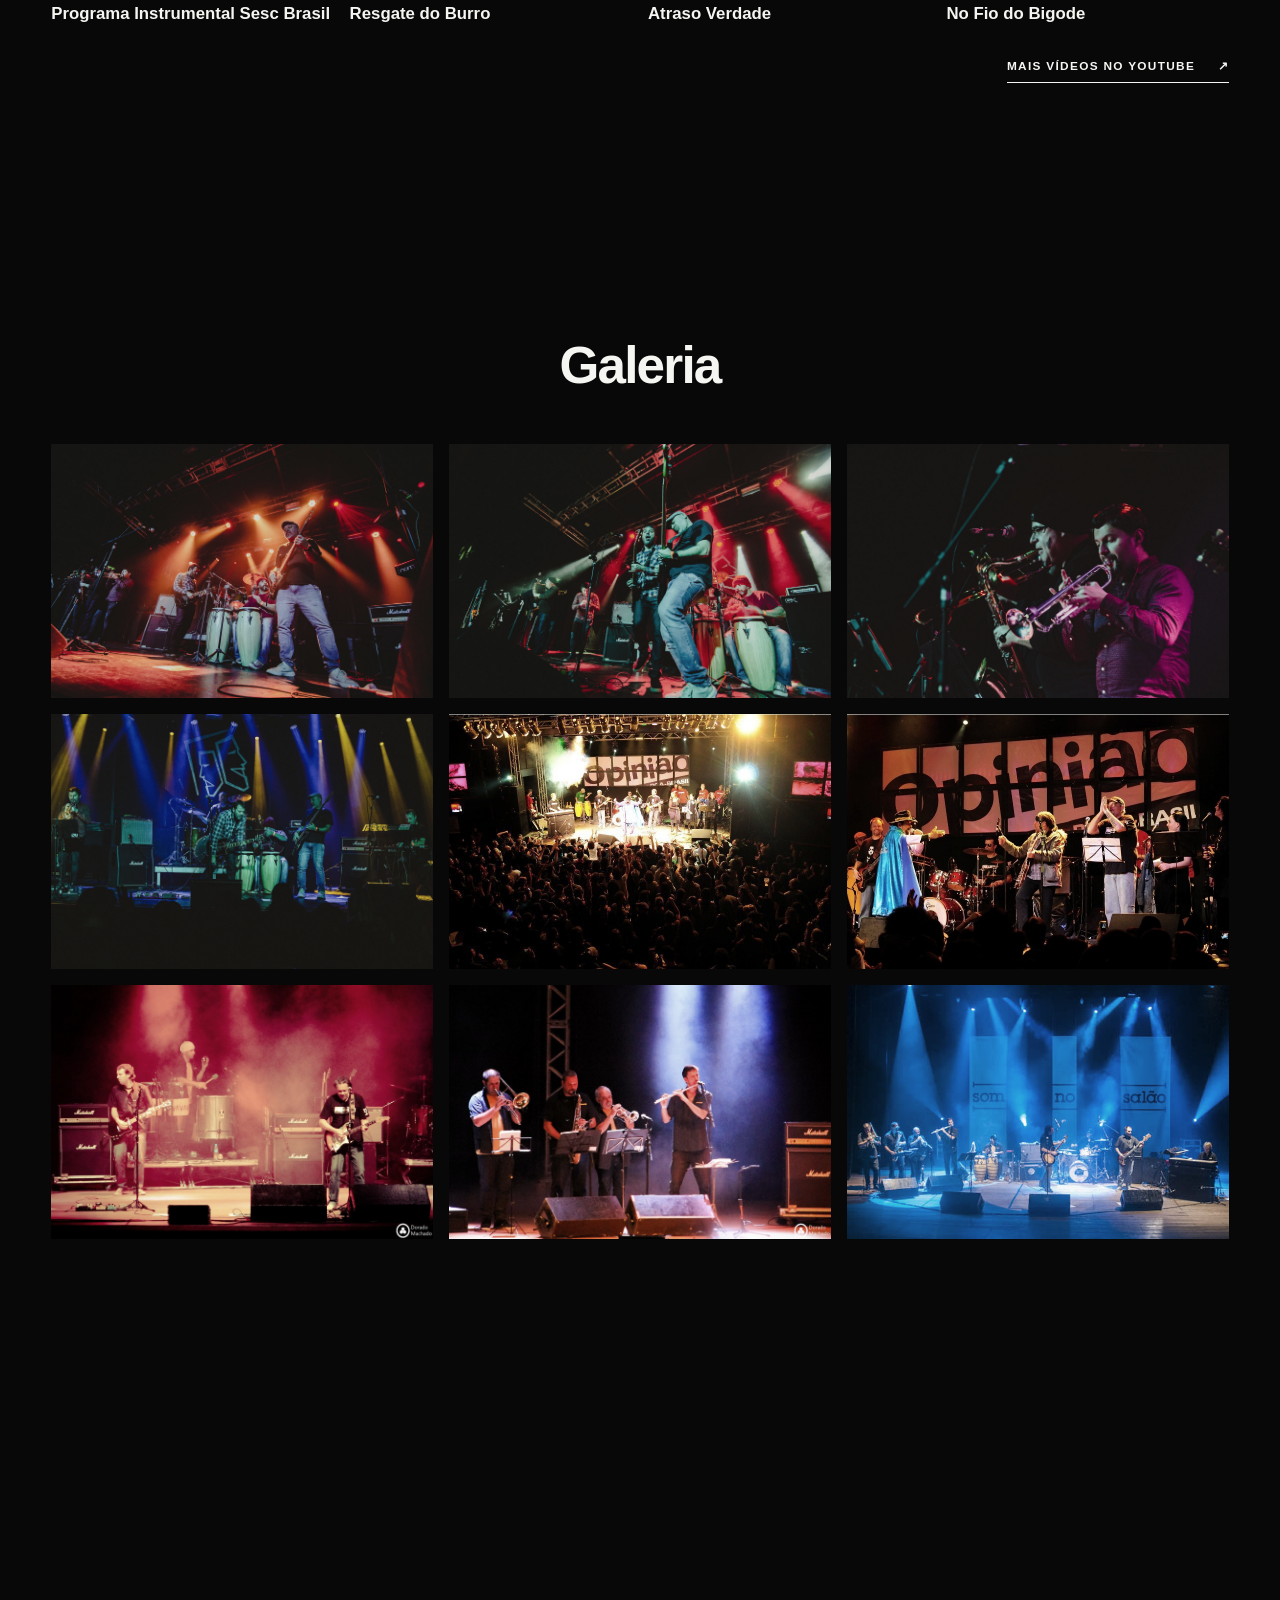
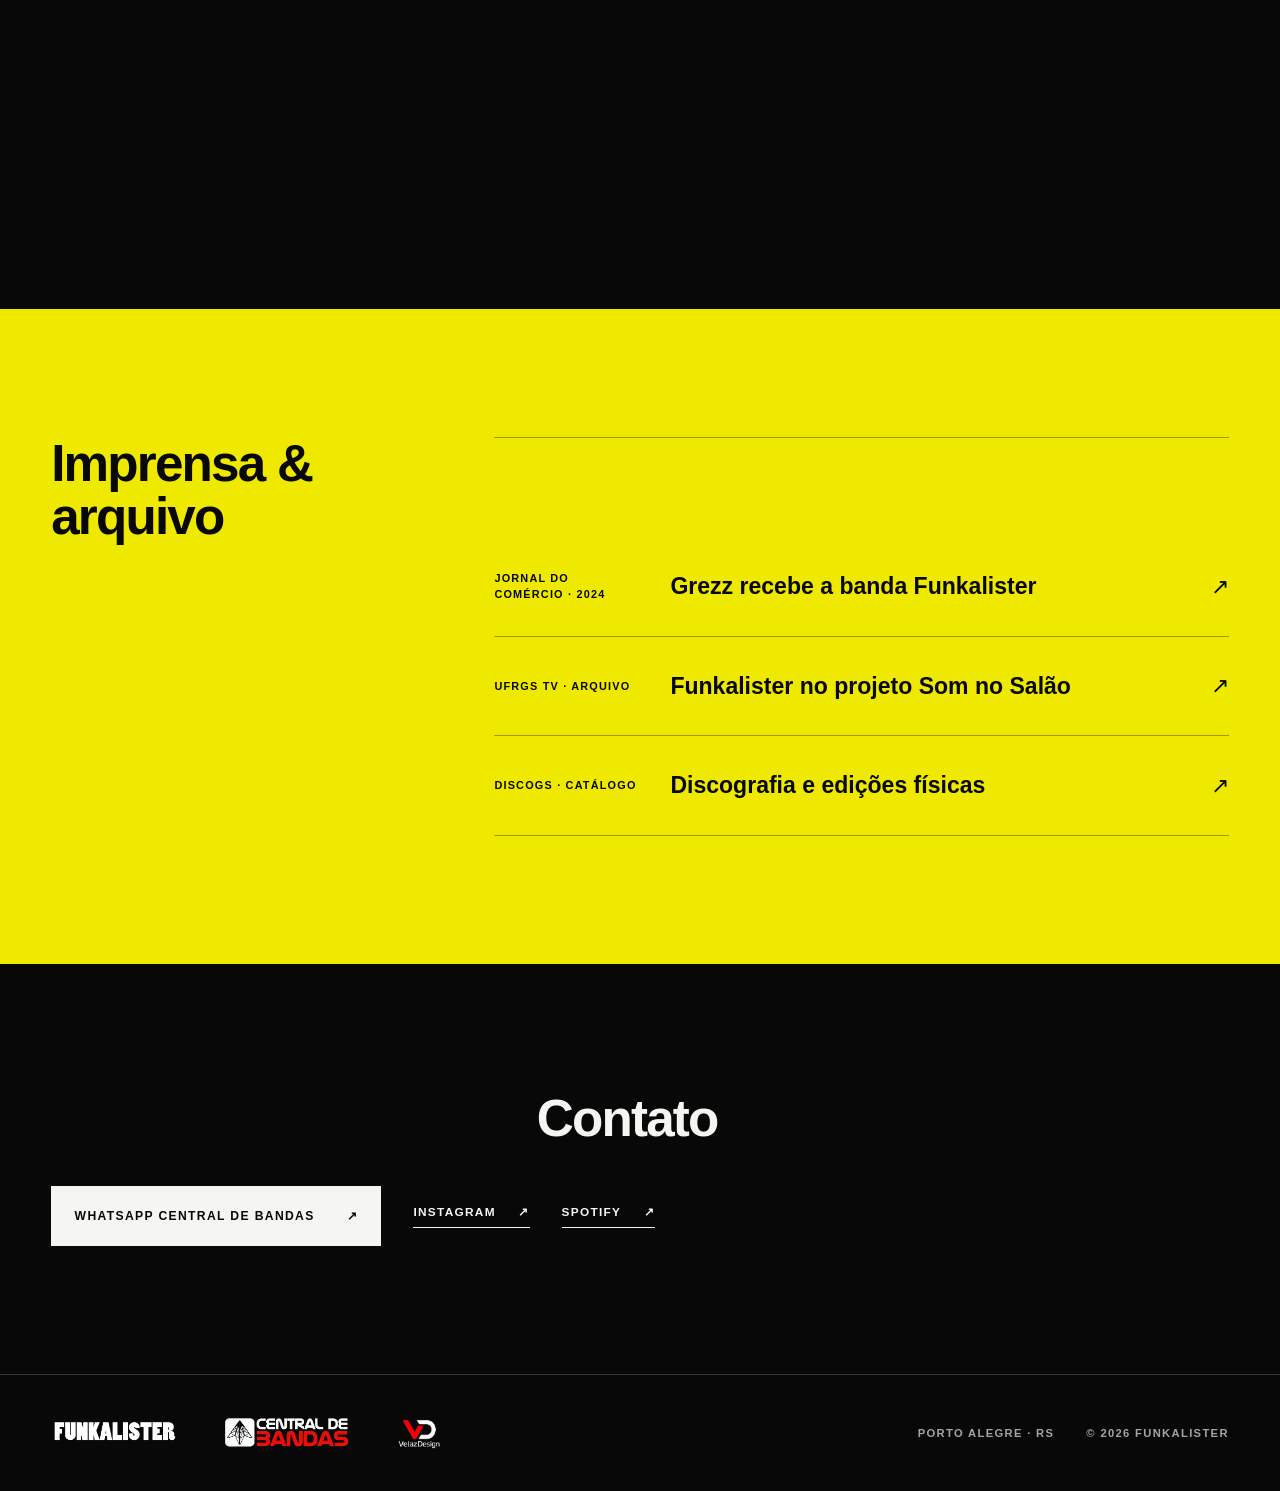
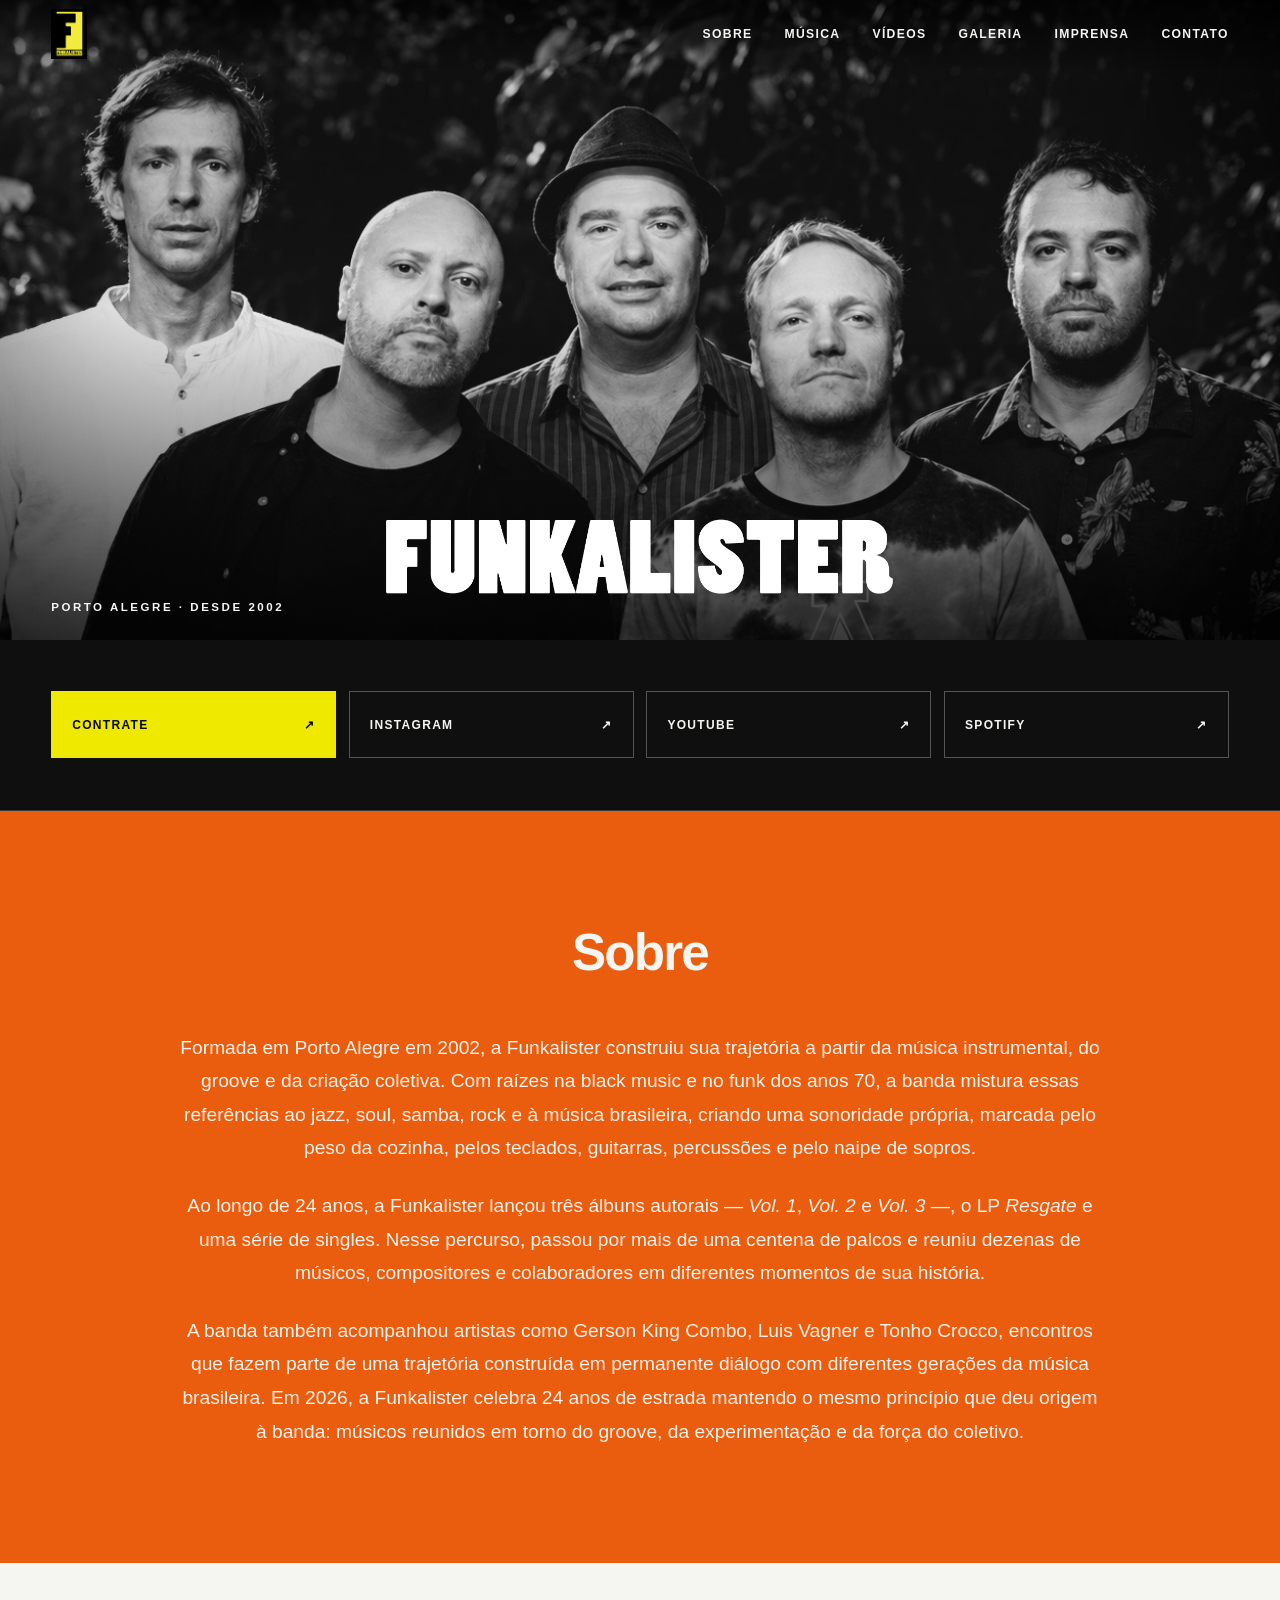
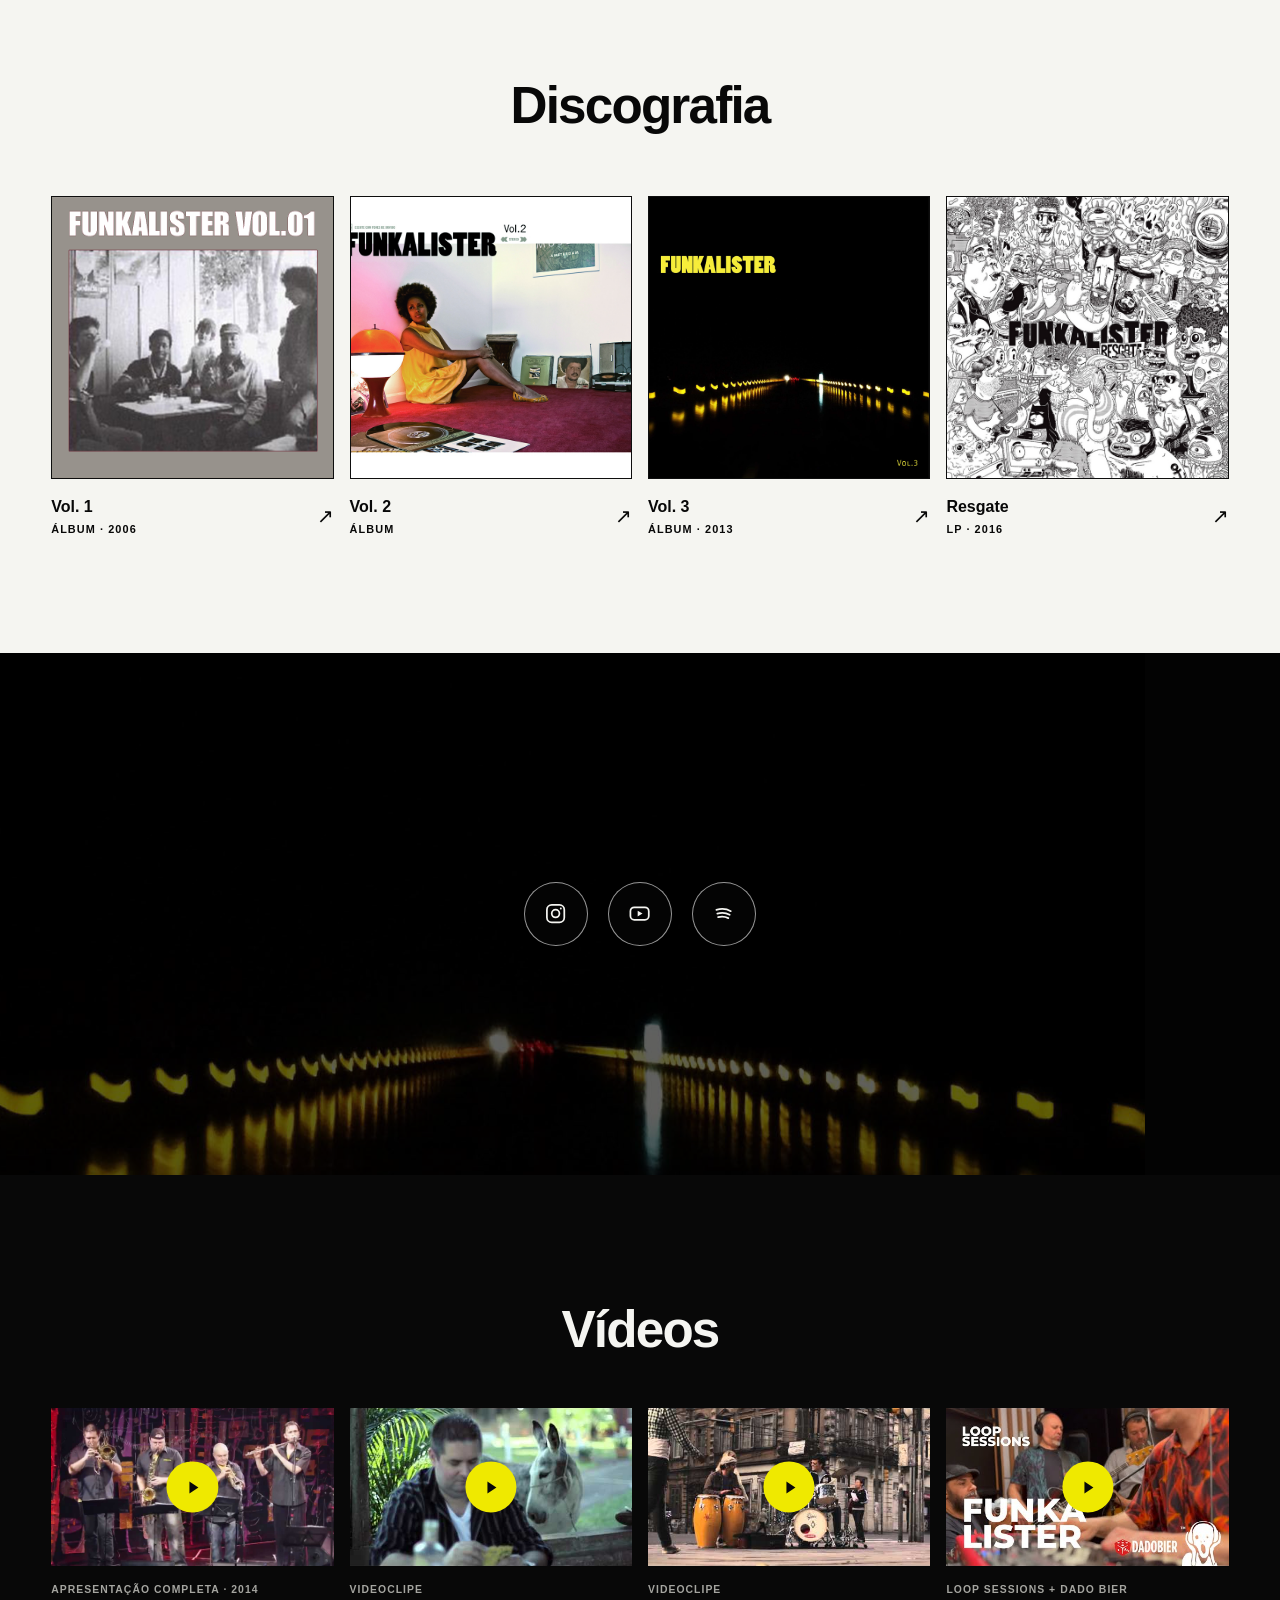
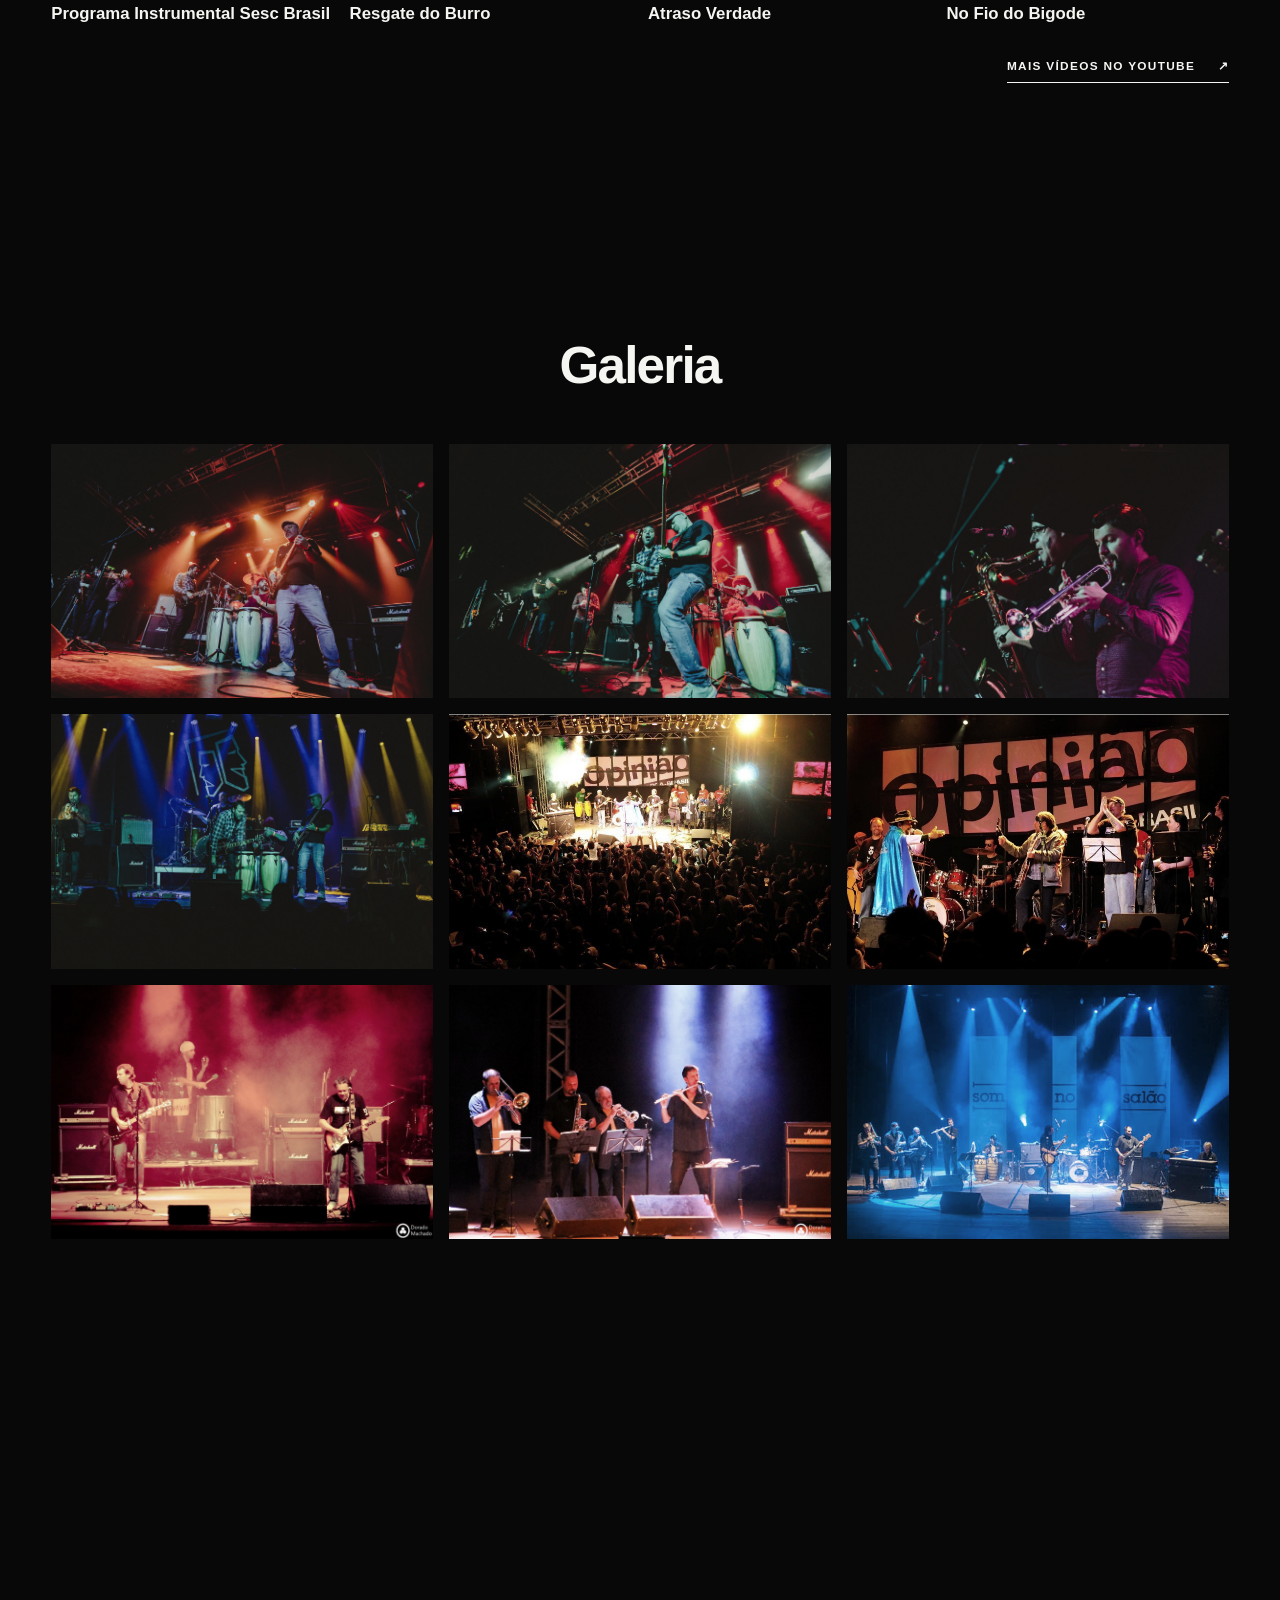
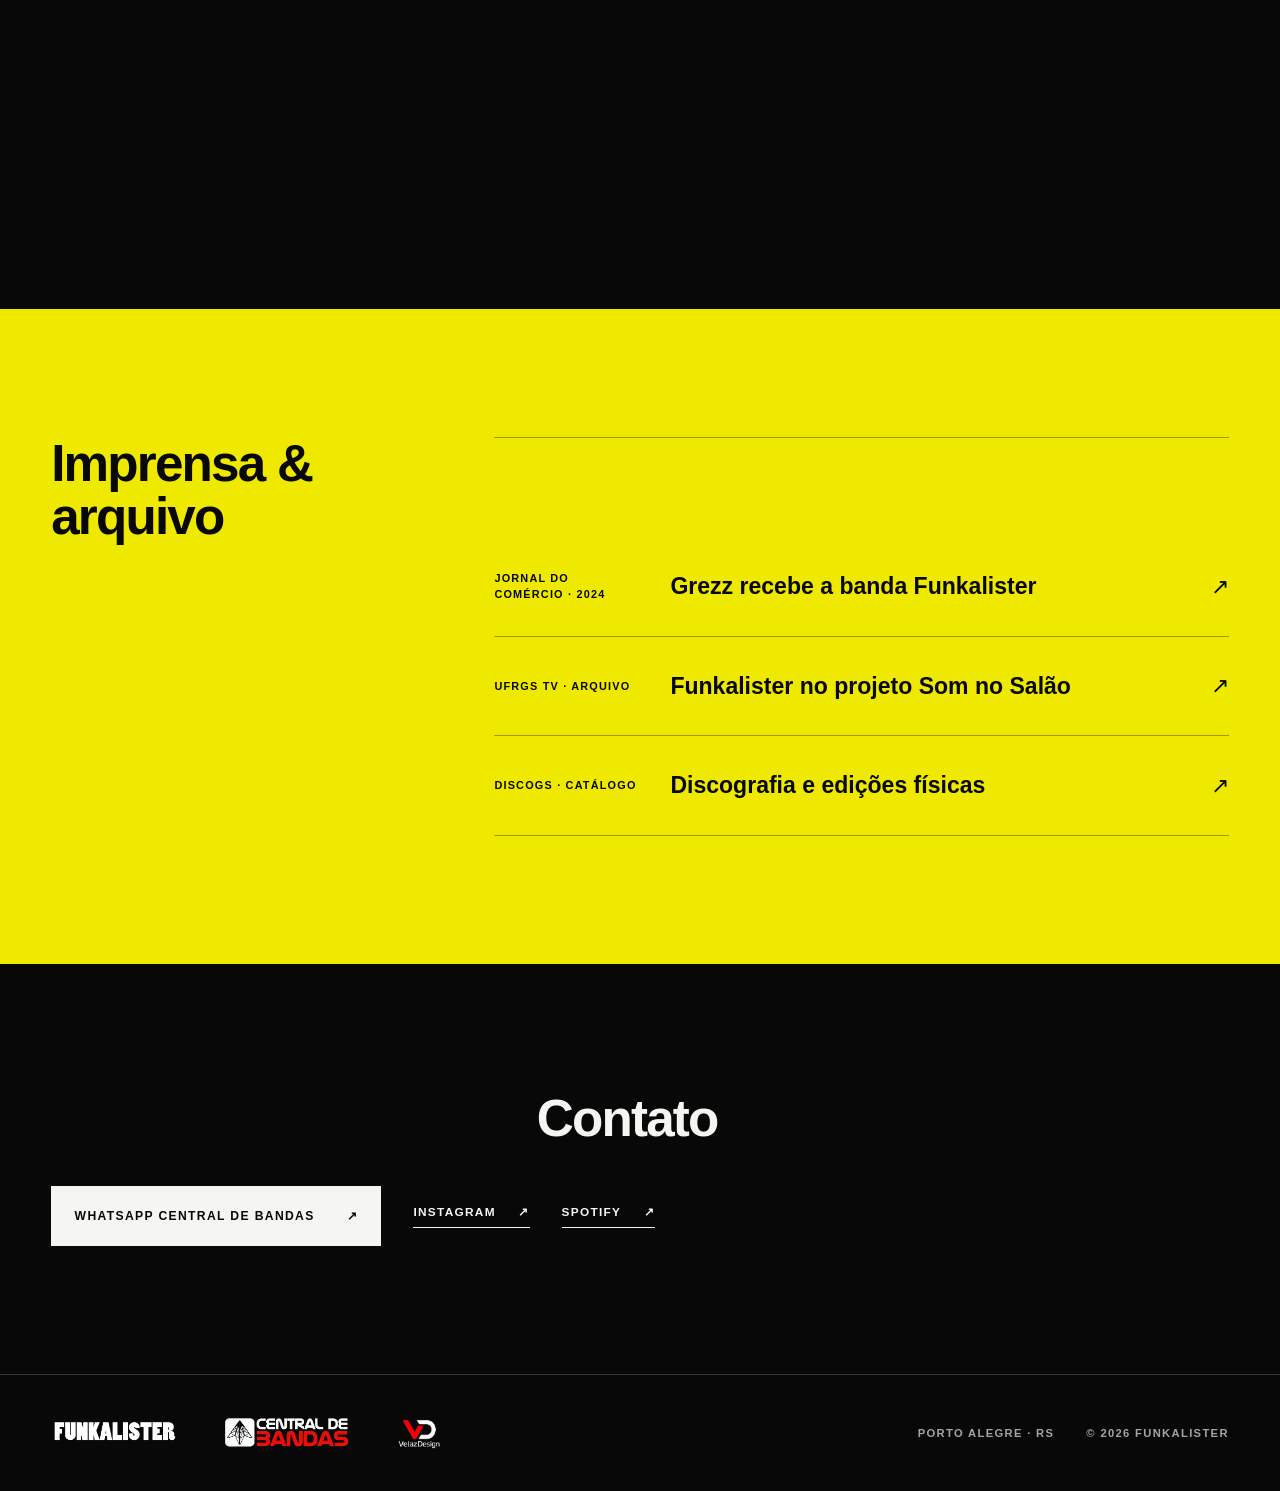
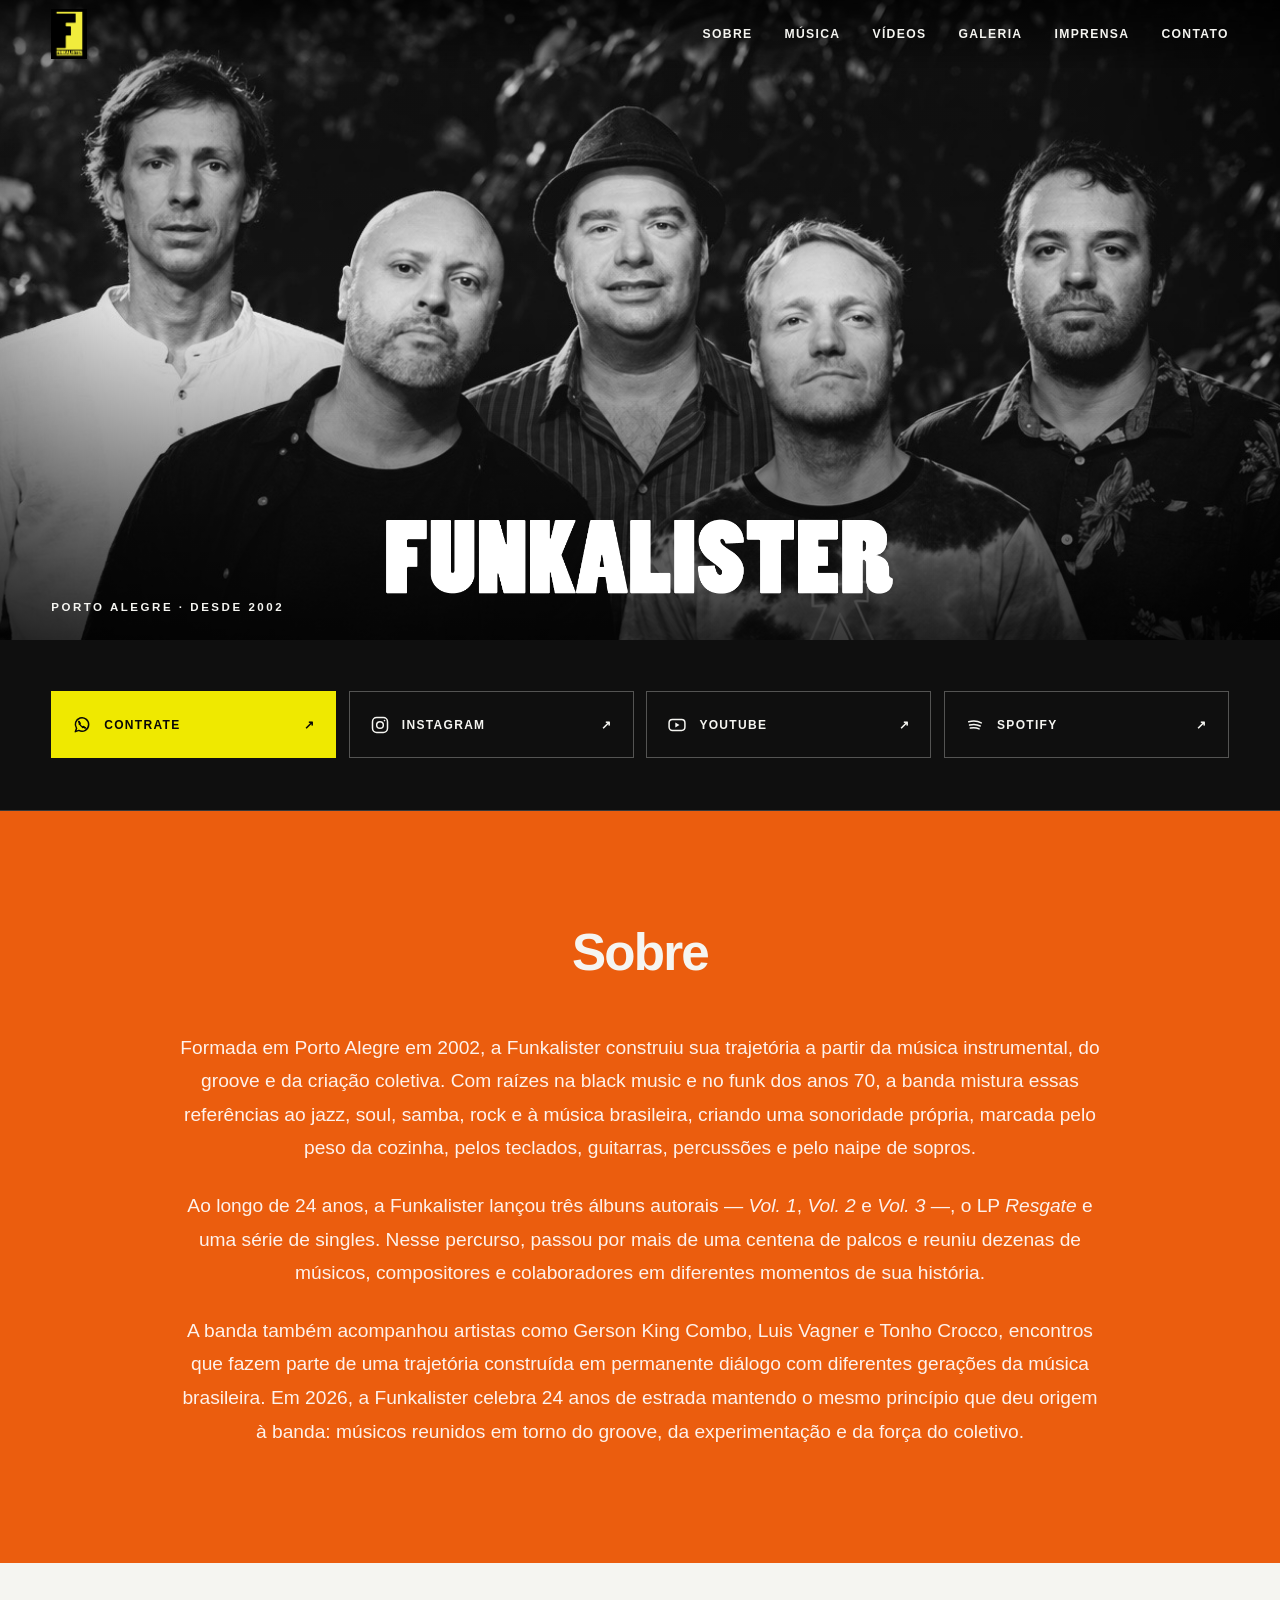
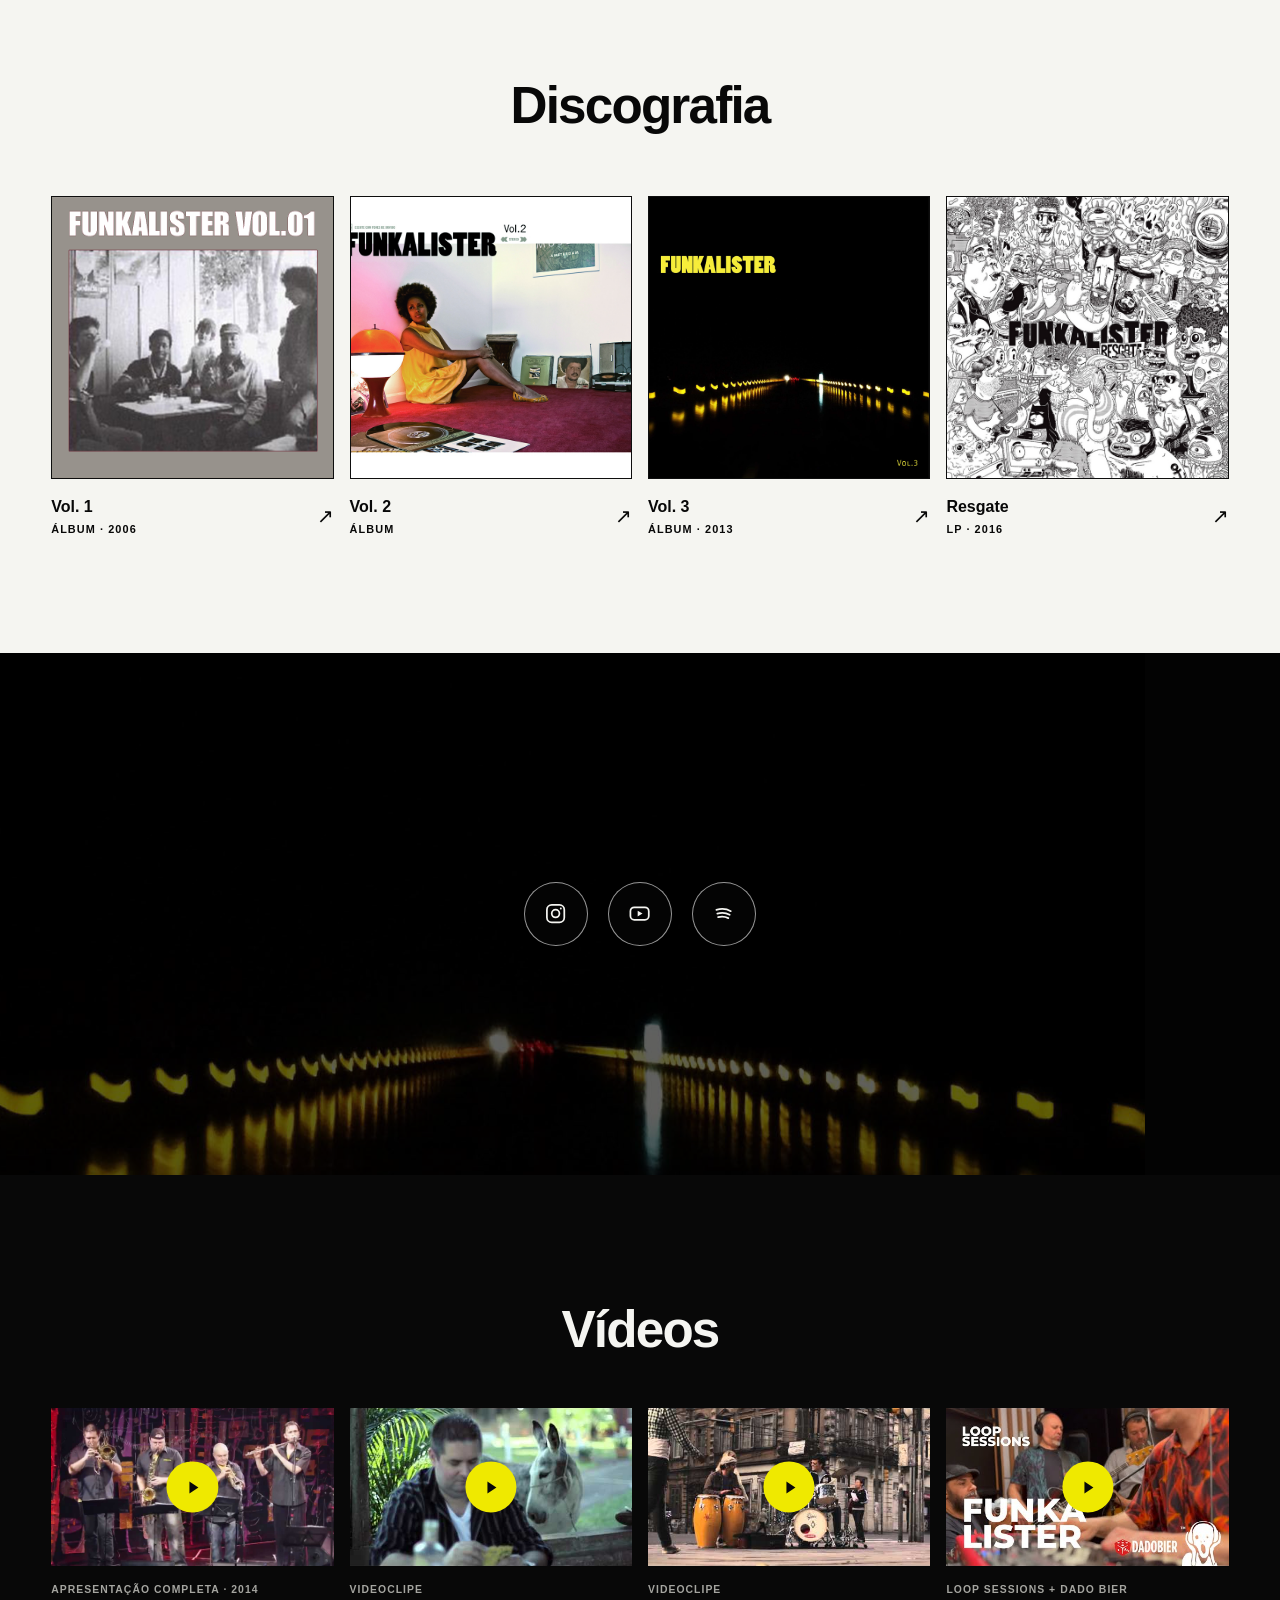
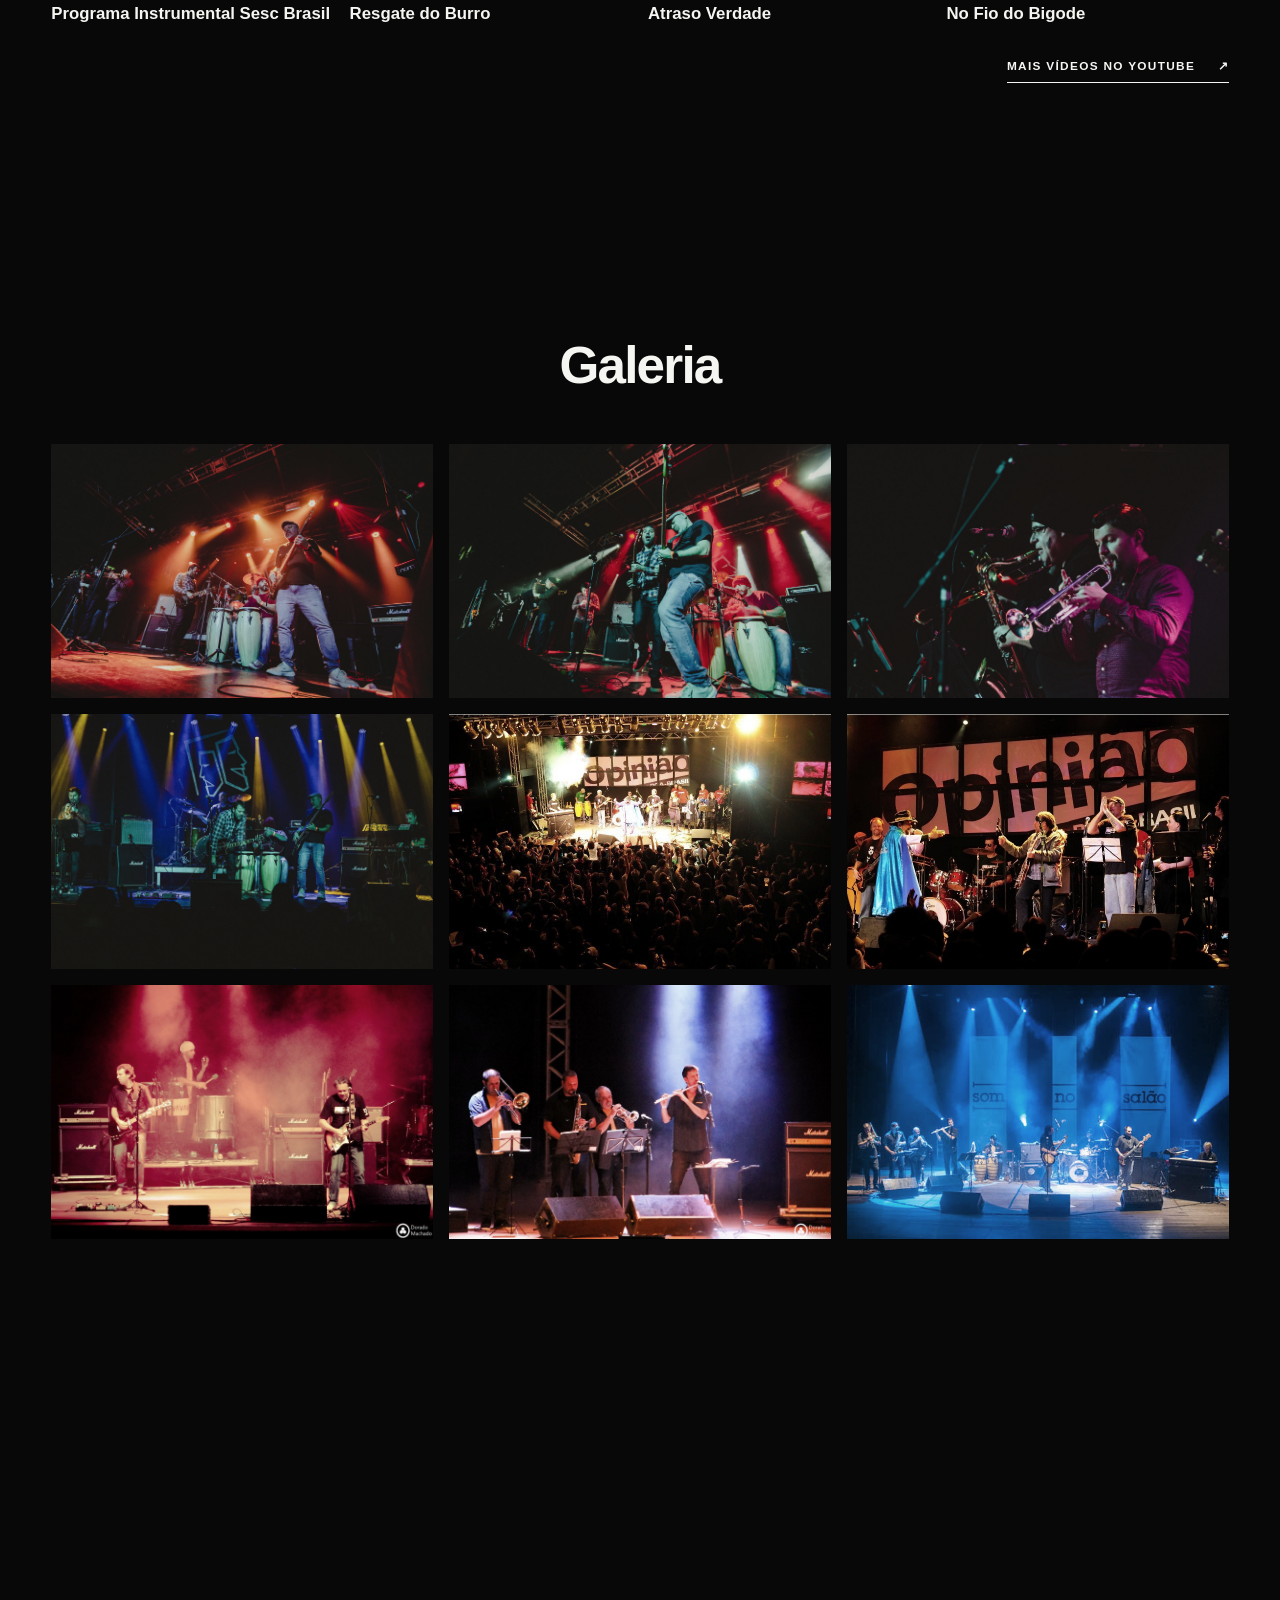
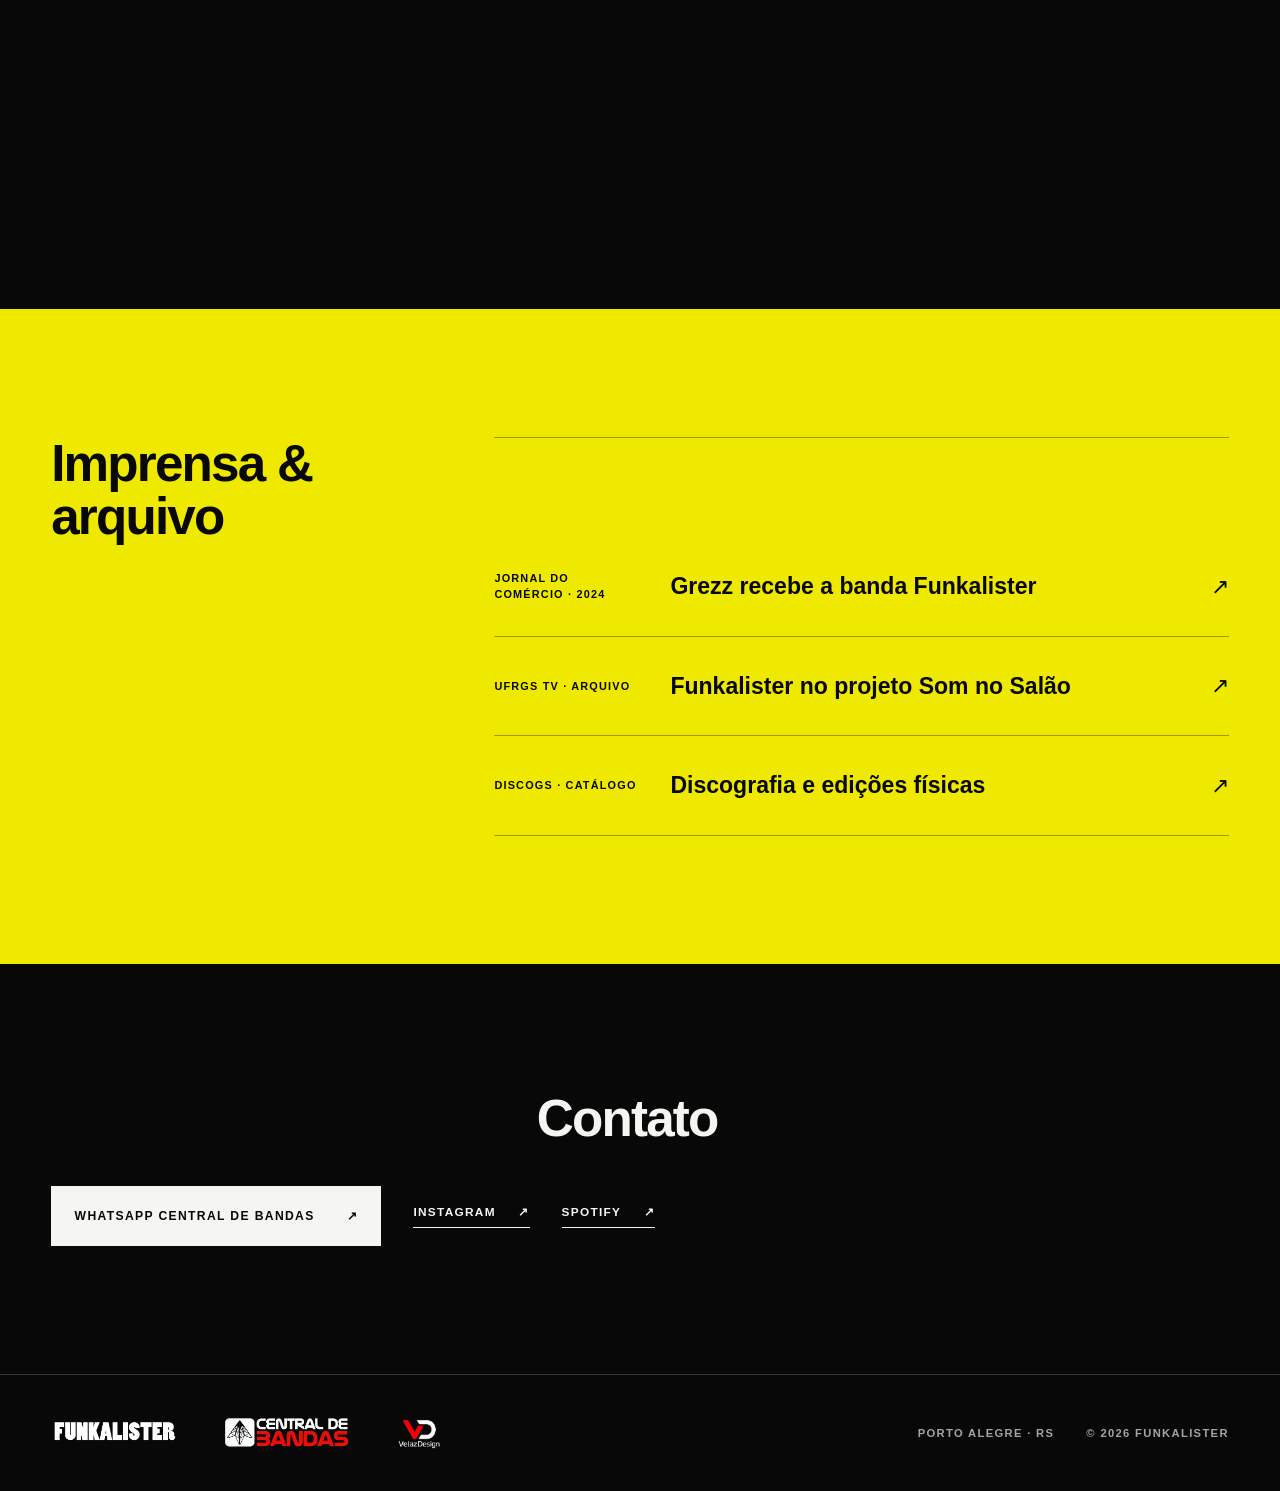
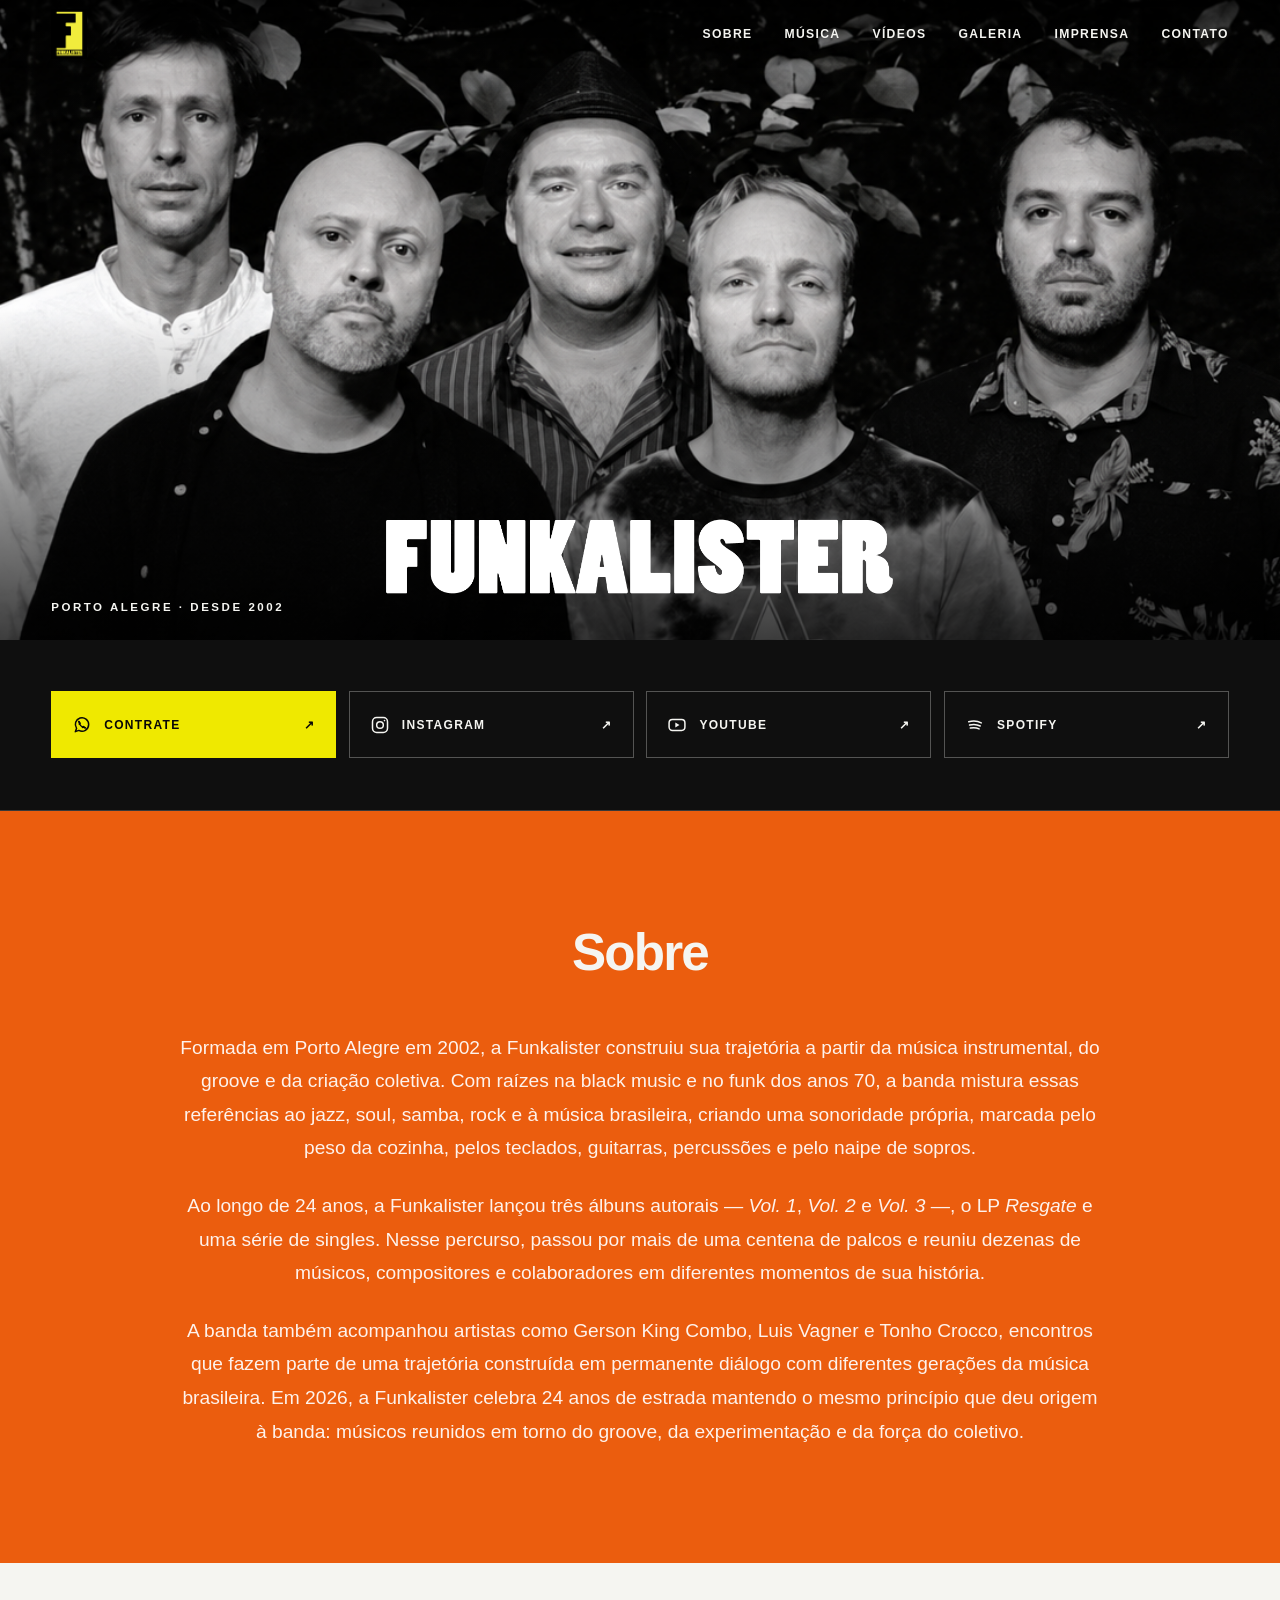
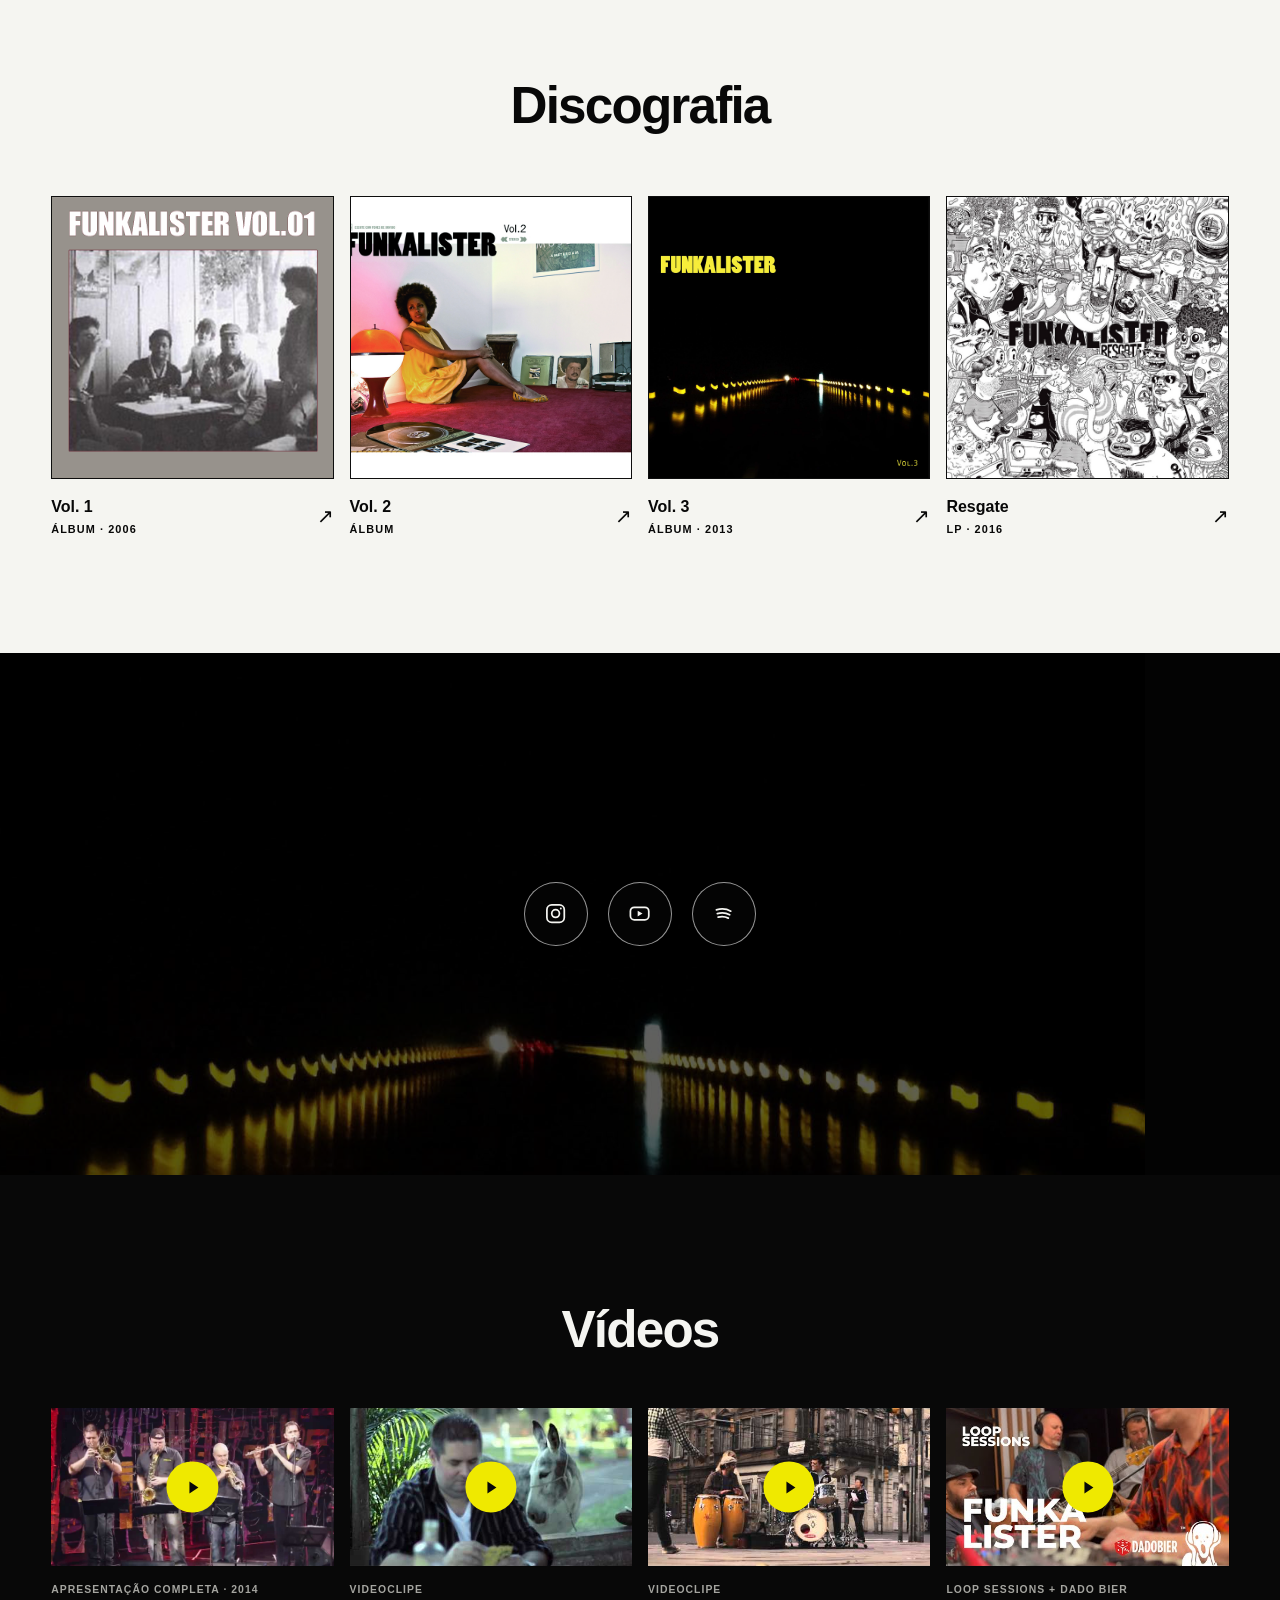
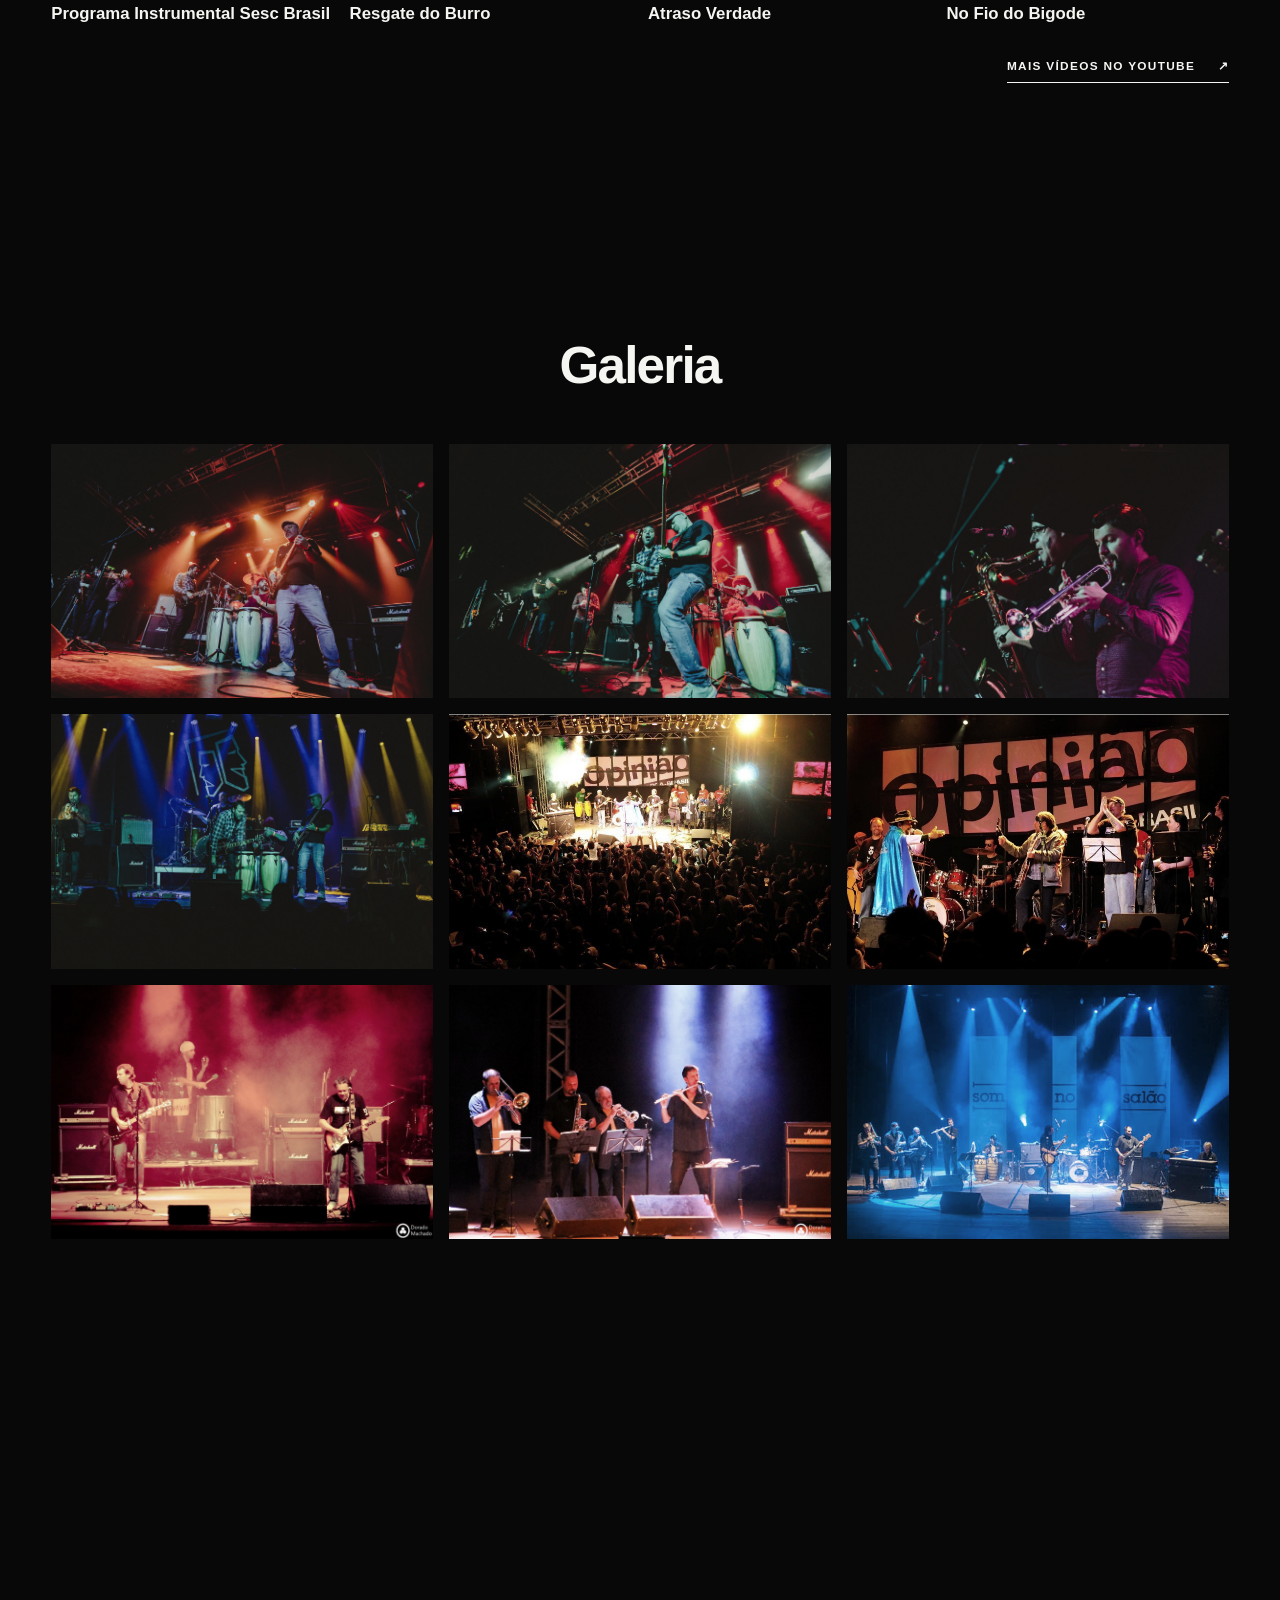
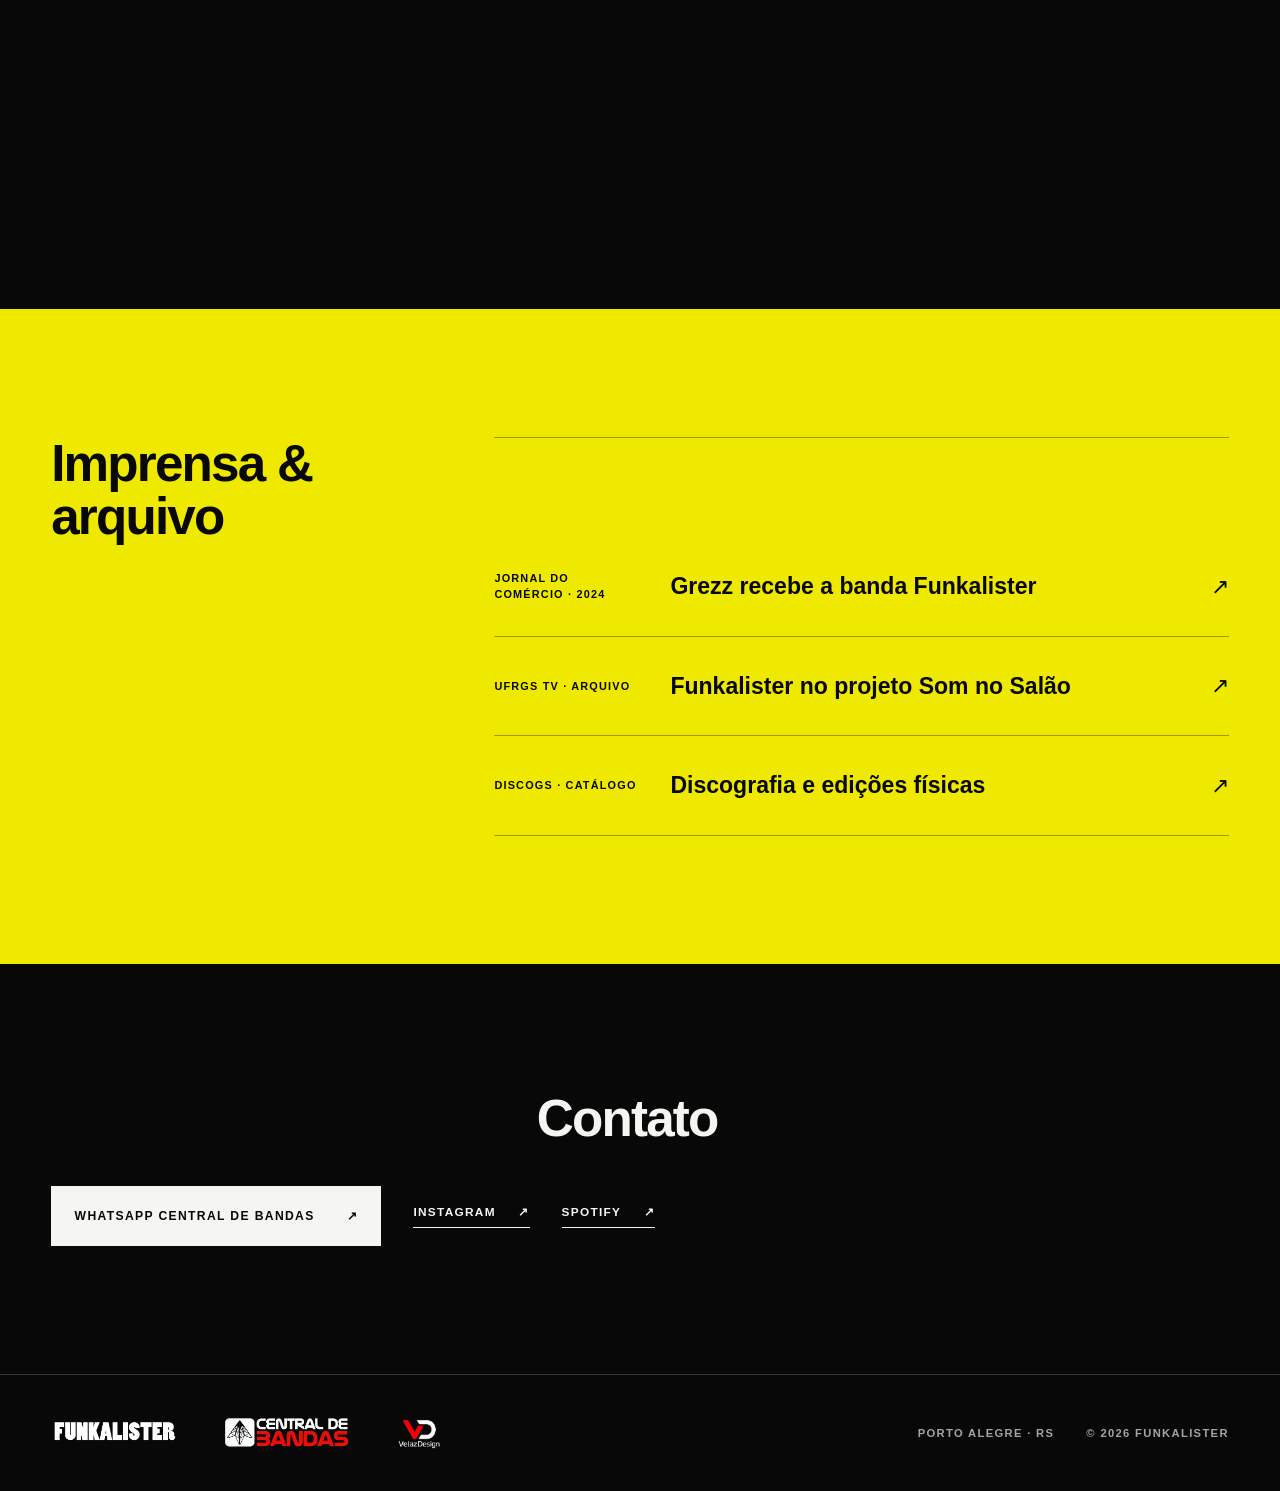
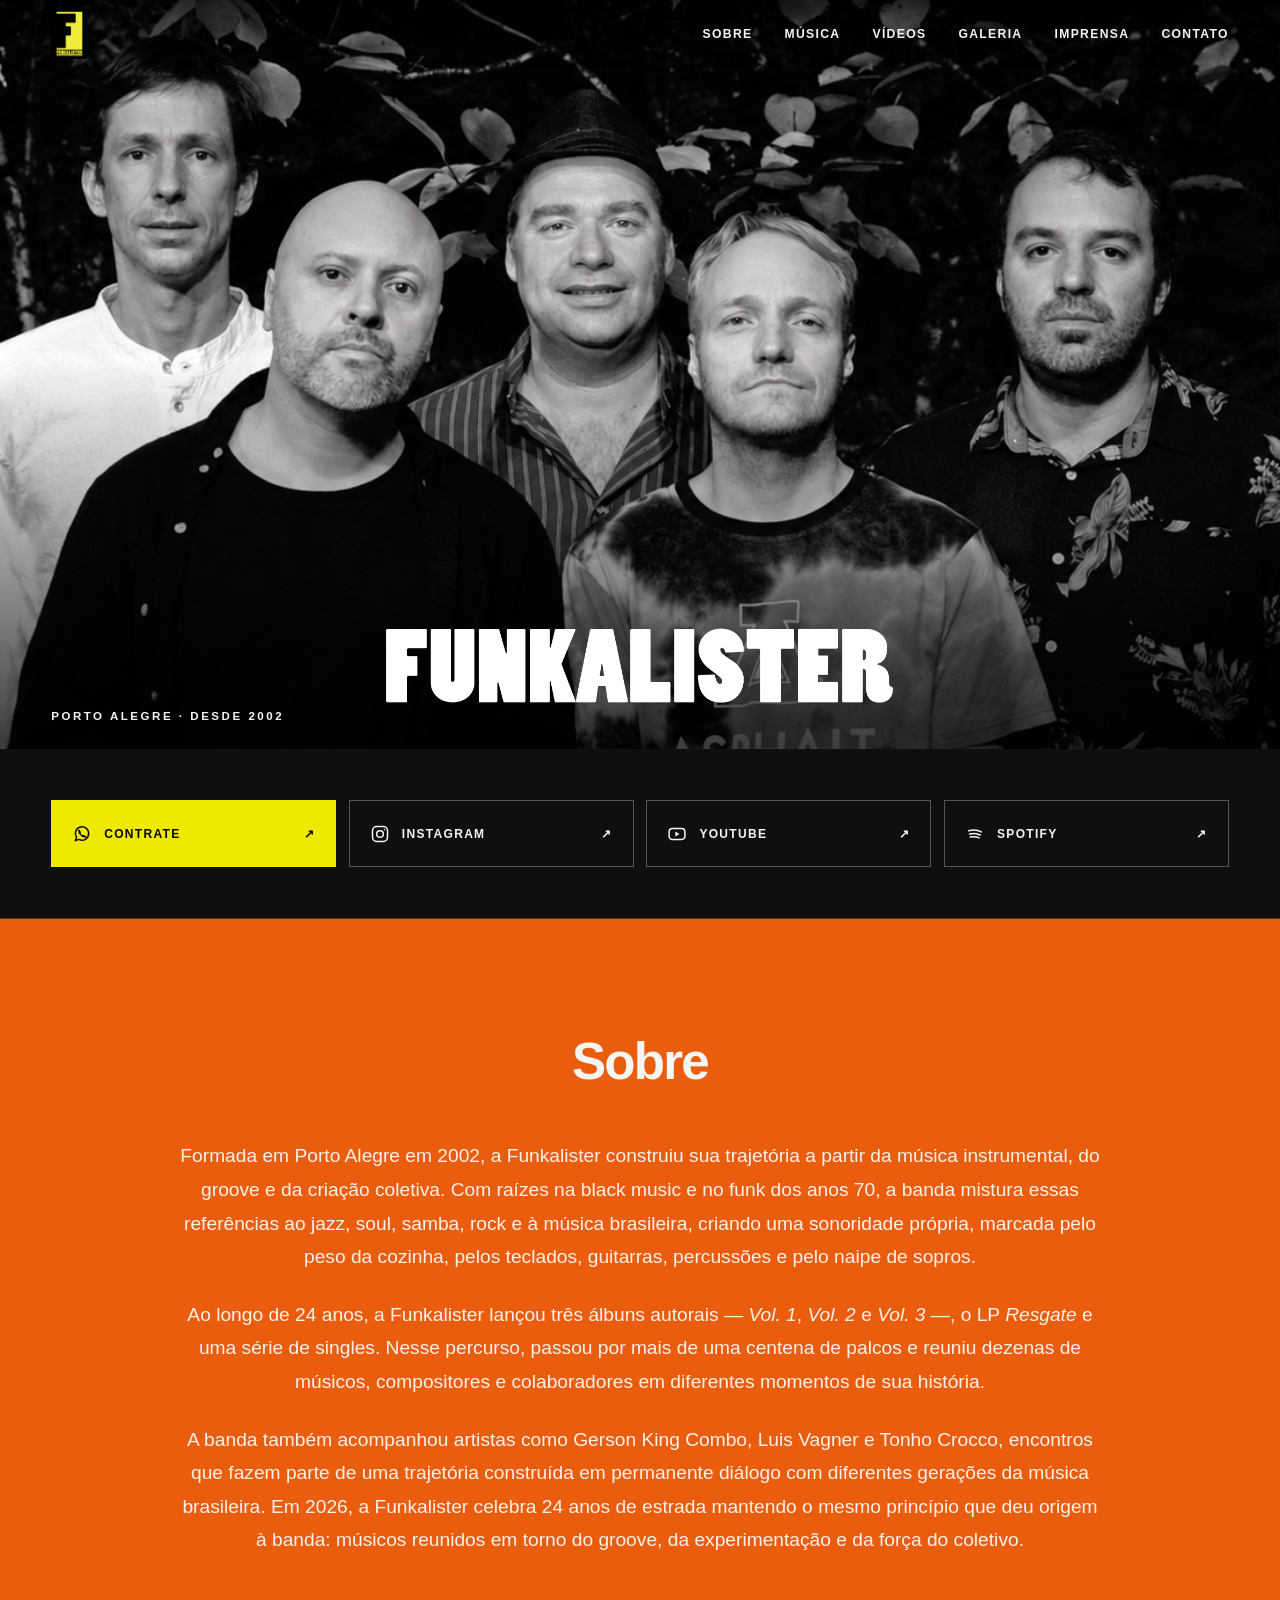
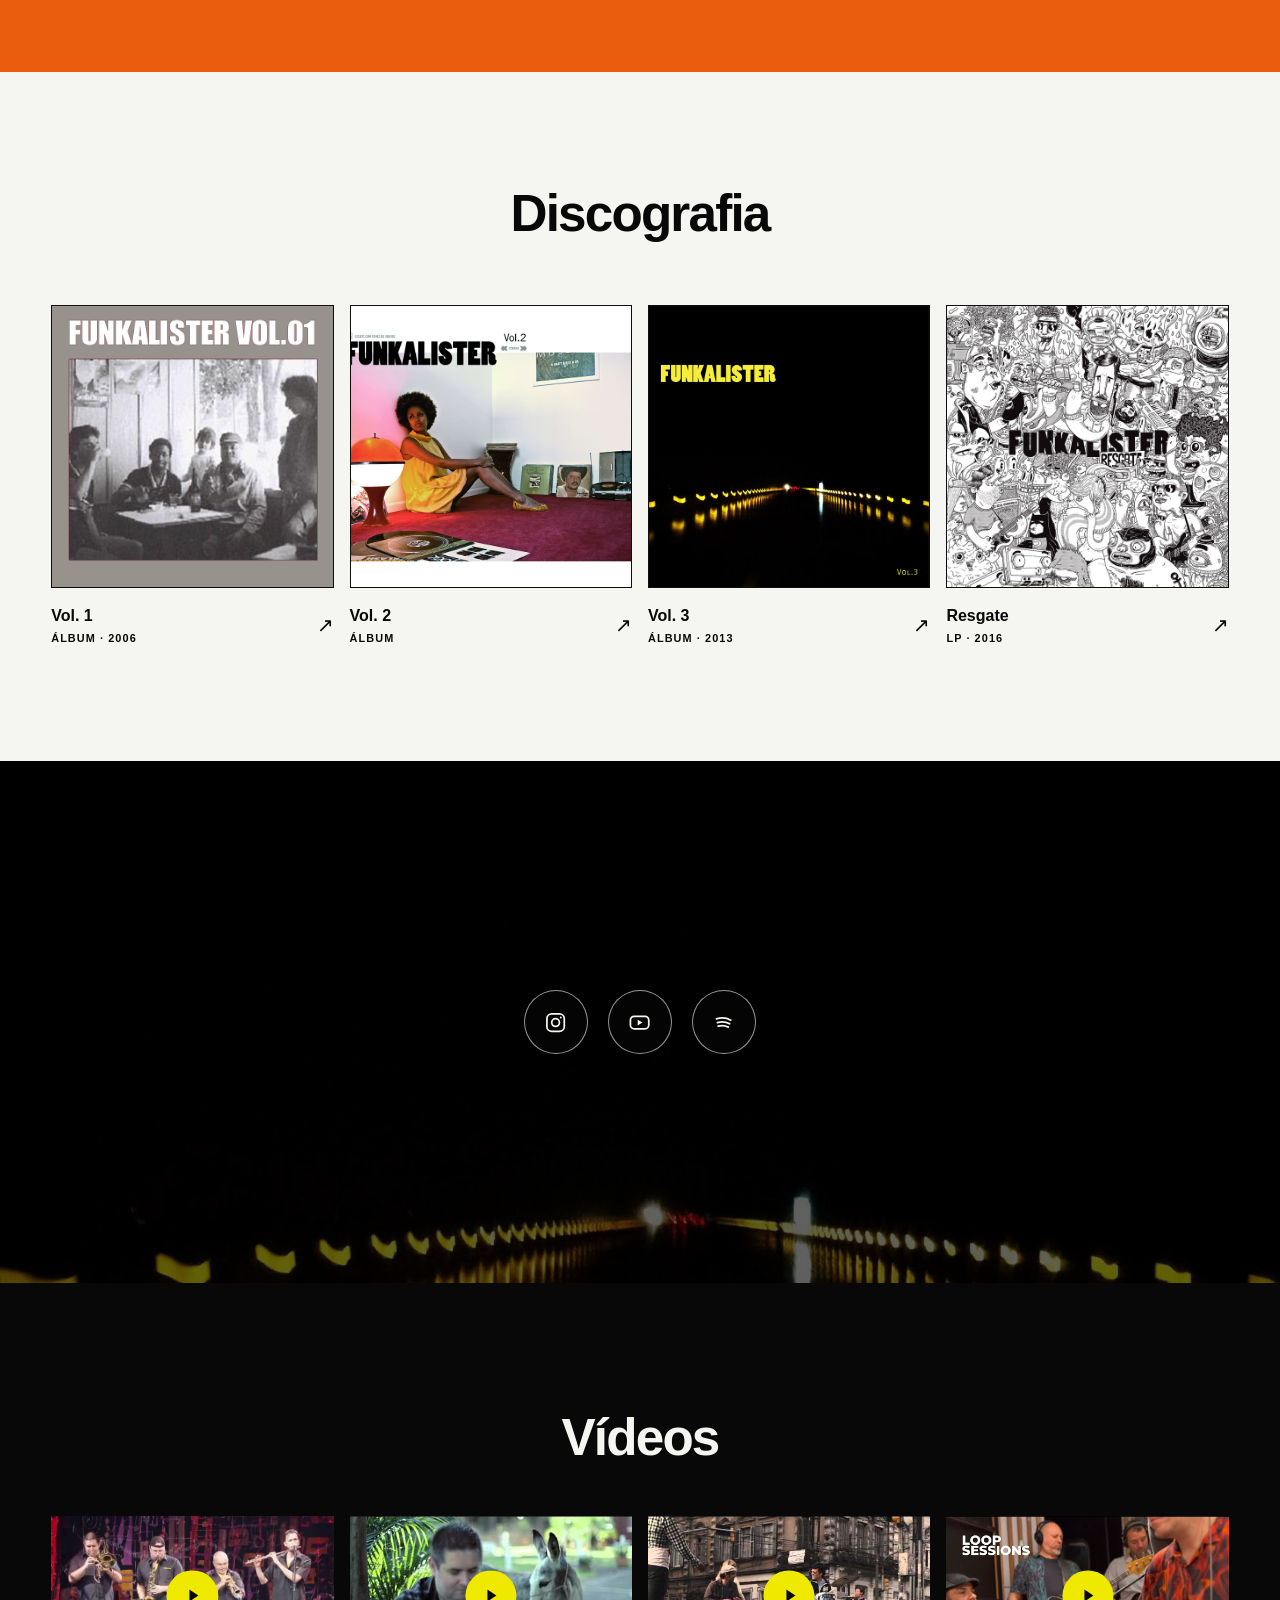
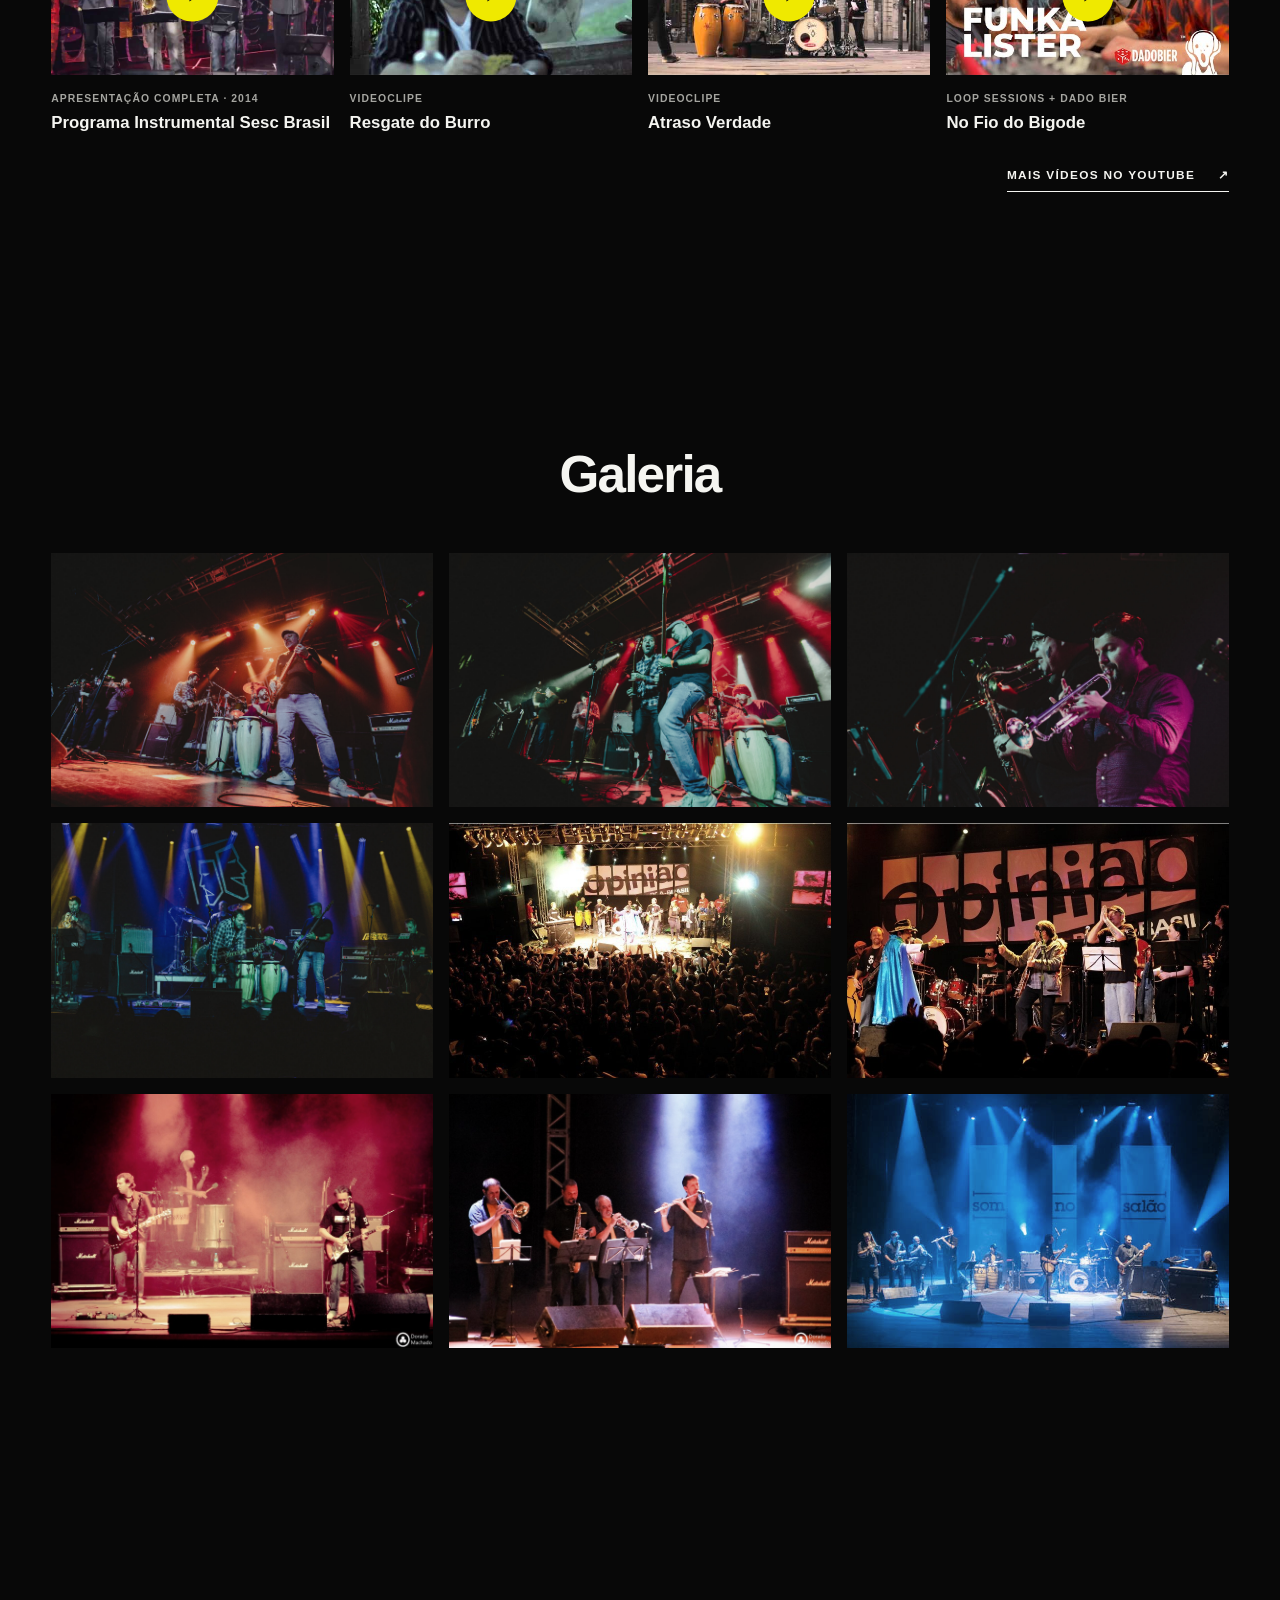
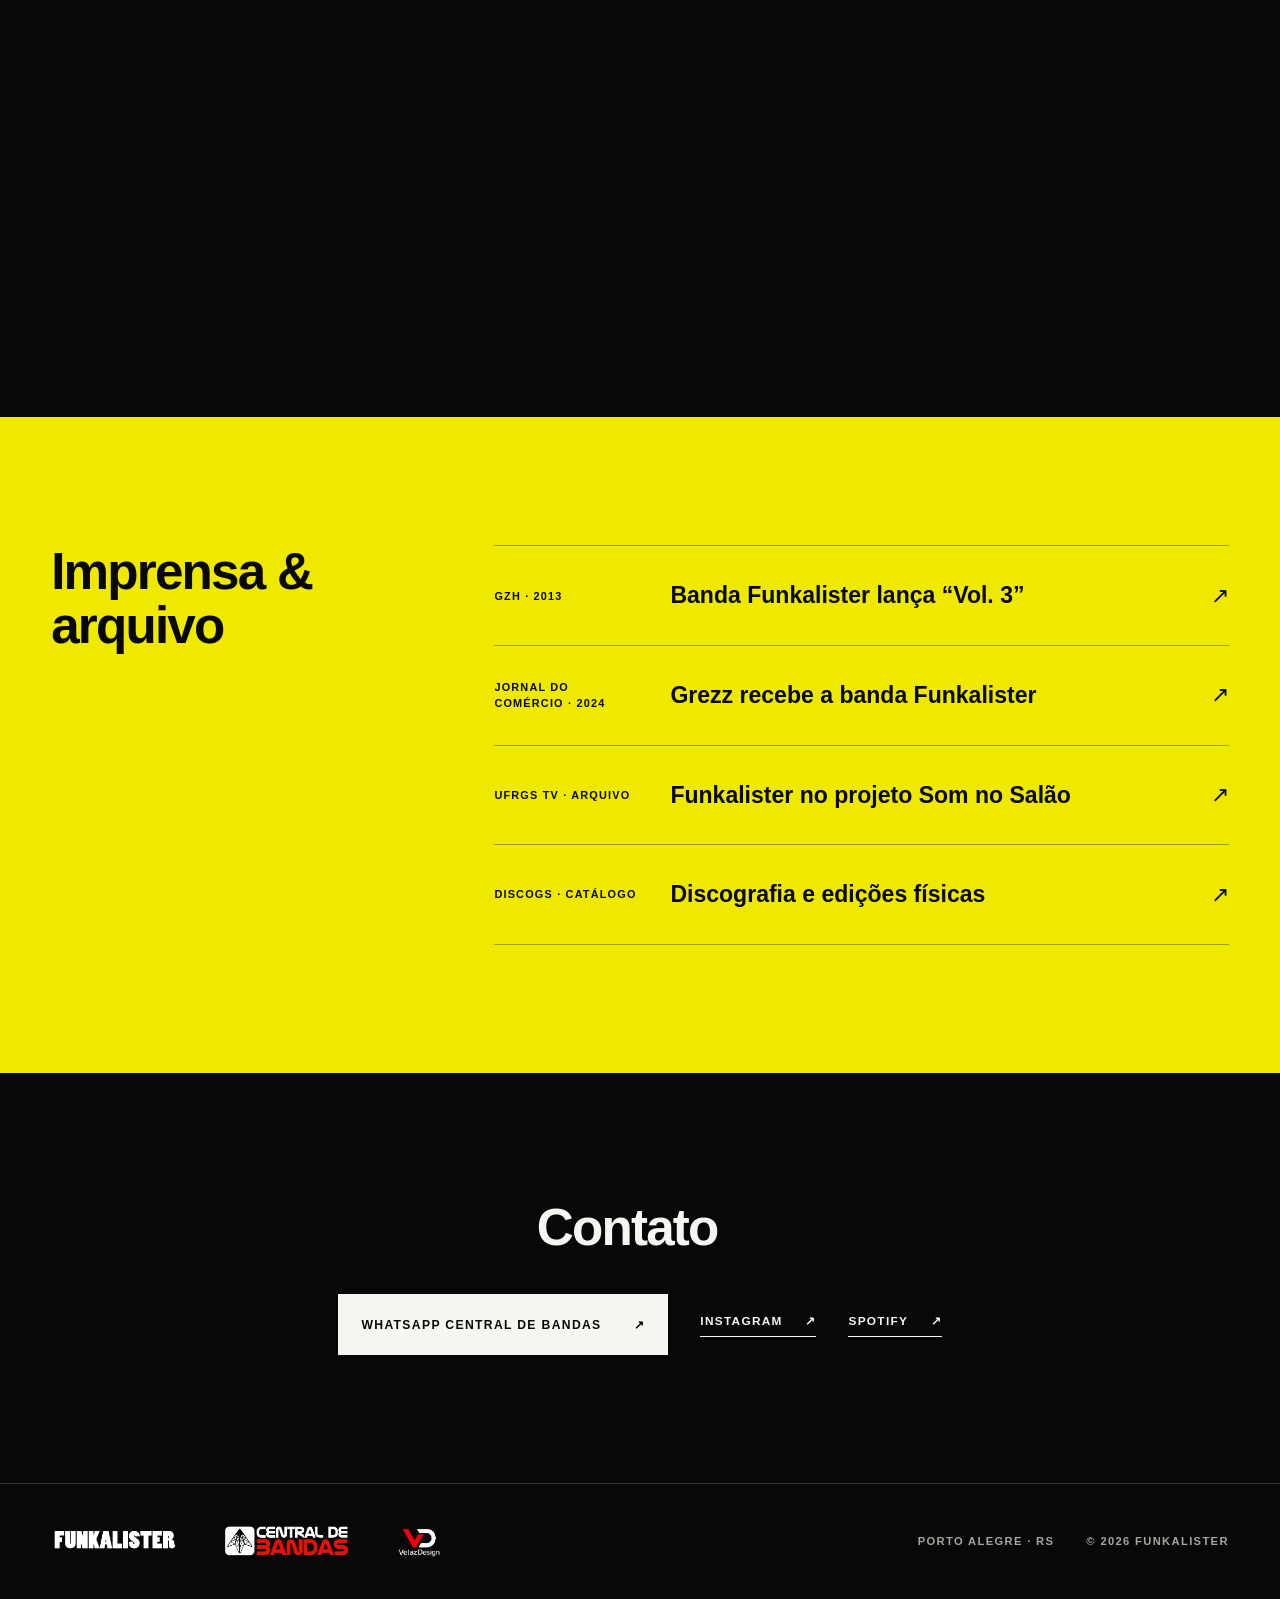
